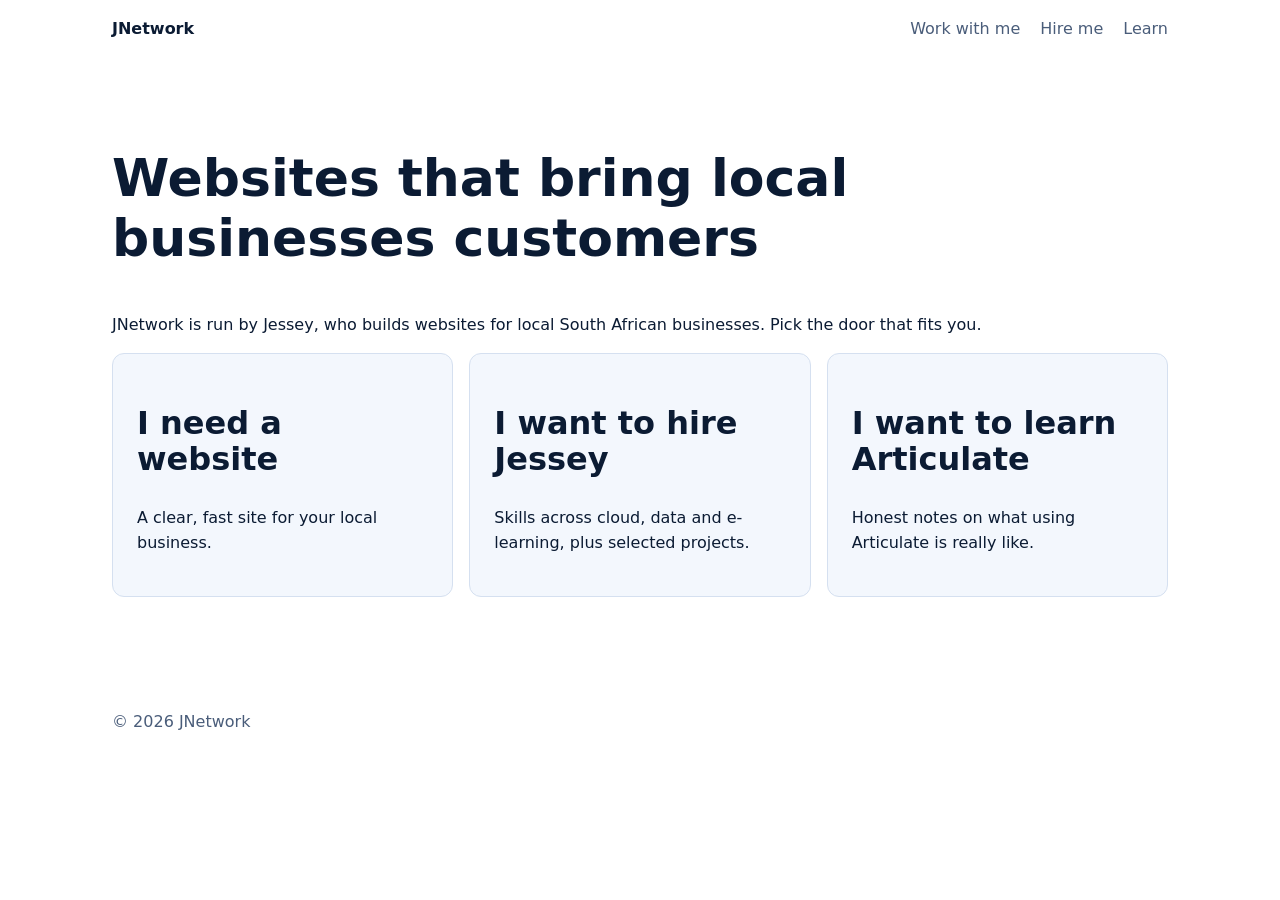
==== index.html @ b32a6261 "Move site to repo root and remove stray zip The site files were nested in jnetwork-website/, so GitH" ====
<!doctype html>
<html lang="en">
<head>
  <meta charset="utf-8">
  <meta name="viewport" content="width=device-width, initial-scale=1">
  <title>JNetwork | Hub</title>
  <meta name="description" content="JNetwork builds clear, fast websites that bring local South African businesses customers.">
  <link rel="stylesheet" href="assets/css/tokens.css">
  <link rel="stylesheet" href="assets/css/base.css">
</head>
<body data-page="home">
  <a class="skip" href="#main">Skip to content</a>
  <header id="site-header"></header>
  <main id="main" class="wrap">
    <section>
      <h1>Websites that bring local businesses customers</h1>
      <p>JNetwork is run by Jessey, who builds websites for local South African businesses. Pick the door that fits you.</p>
      <ul class="tiles">
        <li><a class="tile" href="business.html" data-track="tile-business">
          <h2>I need a website</h2><p>A clear, fast site for your local business.</p></a></li>
        <li><a class="tile" href="employer.html" data-track="tile-employer">
          <h2>I want to hire Jessey</h2><p>Skills across cloud, data and e-learning, plus selected projects.</p></a></li>
        <li><a class="tile" href="content.html" data-track="tile-content">
          <h2>I want to learn Articulate</h2><p>Honest notes on what using Articulate is really like.</p></a></li>
      </ul>
    </section>
  </main>
  <footer id="site-footer"></footer>
  <script src="assets/js/config.js"></script>
  <script src="assets/js/site.js"></script>
</body>
</html>
---- assets/css/tokens.css ----
/* DESIGN TOKENS: your territory. Change values here and every page follows.
   Blue/white starter palette per your Notion brief; one accent per audience. */
:root {
  --c-bg: #ffffff;
  --c-surface: #f3f7fd;
  --c-text: #0b1b33;
  --c-muted: #4a5d7a;
  --c-border: #d5e0f0;
  --c-primary: #1456d6;
  --c-primary-ink: #ffffff;

  /* one accent per audience */
  --c-accent-business: #0a7ea4;
  --c-accent-employer: #3a46c8;
  --c-accent-content:  #0f8a8a;

  --font-body: system-ui, -apple-system, "Segoe UI", Roboto, sans-serif;
  --font-head: var(--font-body);
  --fs-base: 1rem;
  --fs-h1: clamp(2rem, 5vw, 3.25rem);
  --fs-h2: clamp(1.4rem, 3vw, 2rem);

  --space: 1rem;
  --radius: 12px;
  --maxw: 68rem;
}
---- assets/css/base.css ----
/* Structural minimum so the site is usable before you restyle it. Safe to replace entirely.
   JS depends only on: #site-header, #audience-switch, #site-footer, #posts, [data-status]. */
*,*::before,*::after{box-sizing:border-box}
body{margin:0;background:var(--c-bg);color:var(--c-text);font:var(--fs-base)/1.6 var(--font-body)}
body[data-page=business]{--c-accent:var(--c-accent-business)}
body[data-page=employer]{--c-accent:var(--c-accent-employer)}
body[data-page=content]{--c-accent:var(--c-accent-content)}
body[data-page=home]{--c-accent:var(--c-primary)}
h1,h2,h3{font-family:var(--font-head);line-height:1.15}
h1{font-size:var(--fs-h1)}h2{font-size:var(--fs-h2)}
a{color:var(--c-accent,var(--c-primary))}
.wrap{max-width:var(--maxw);margin:0 auto;padding:0 var(--space)}
#site-header{display:flex;flex-wrap:wrap;gap:1rem;align-items:center;justify-content:space-between;
  max-width:var(--maxw);margin:0 auto;padding:1rem var(--space)}
.brand{font-weight:700;text-decoration:none;color:var(--c-text)}
.nav{display:flex;gap:1.25rem;flex-wrap:wrap}
.nav a{text-decoration:none;color:var(--c-muted)}
.nav a[aria-current=page]{color:var(--c-accent);font-weight:600}
section{padding:3rem 0}
.tiles{display:grid;gap:1rem;grid-template-columns:repeat(auto-fit,minmax(15rem,1fr));padding:0;list-style:none}
.tile{display:block;padding:1.5rem;border:1px solid var(--c-border);border-radius:var(--radius);
  background:var(--c-surface);text-decoration:none;color:inherit}
.tile:hover,.tile:focus-visible{border-color:var(--c-primary)}
.btn{display:inline-block;padding:.75rem 1.25rem;border-radius:var(--radius);border:0;cursor:pointer;
  background:var(--c-accent,var(--c-primary));color:var(--c-primary-ink);text-decoration:none;font:inherit;font-weight:600}
.btn:disabled{opacity:.6;cursor:wait}
.card-grid{display:grid;gap:1rem;grid-template-columns:repeat(auto-fit,minmax(14rem,1fr))}
.card{padding:1.25rem;border:1px solid var(--c-border);border-radius:var(--radius)}
form{display:grid;gap:.75rem;max-width:34rem}
label{display:grid;gap:.25rem;font-weight:600}
input,textarea,select{font:inherit;padding:.65rem;border:1px solid var(--c-border);border-radius:8px}
.hp{position:absolute;left:-9999px;width:1px;height:1px;overflow:hidden}
[data-status][data-state=ok]{color:#0a6b3a}
[data-status][data-state=error]{color:#b3261e}
#audience-switch{border-top:1px solid var(--c-border);padding:2rem var(--space);max-width:var(--maxw);margin:0 auto}
#audience-switch ul{padding-left:1.1rem}
#posts{list-style:none;padding:0;display:grid;gap:1rem}
.post{padding:1rem 1.25rem;border:1px solid var(--c-border);border-radius:var(--radius)}
.post h3{margin:.25rem 0}
.meta{color:var(--c-muted);font-size:.9rem;margin:.25rem 0}
#site-footer{max-width:var(--maxw);margin:0 auto;padding:2rem var(--space);color:var(--c-muted)}
.skip{position:absolute;left:-9999px}.skip:focus{left:1rem;top:1rem;background:#fff;padding:.5rem;z-index:9}
@media (prefers-reduced-motion:reduce){*{animation:none!important;transition:none!important}}

/* Make the hidden attribute win over component display rules (e.g. the CV button when the file is missing) */
[hidden]{display:none !important}
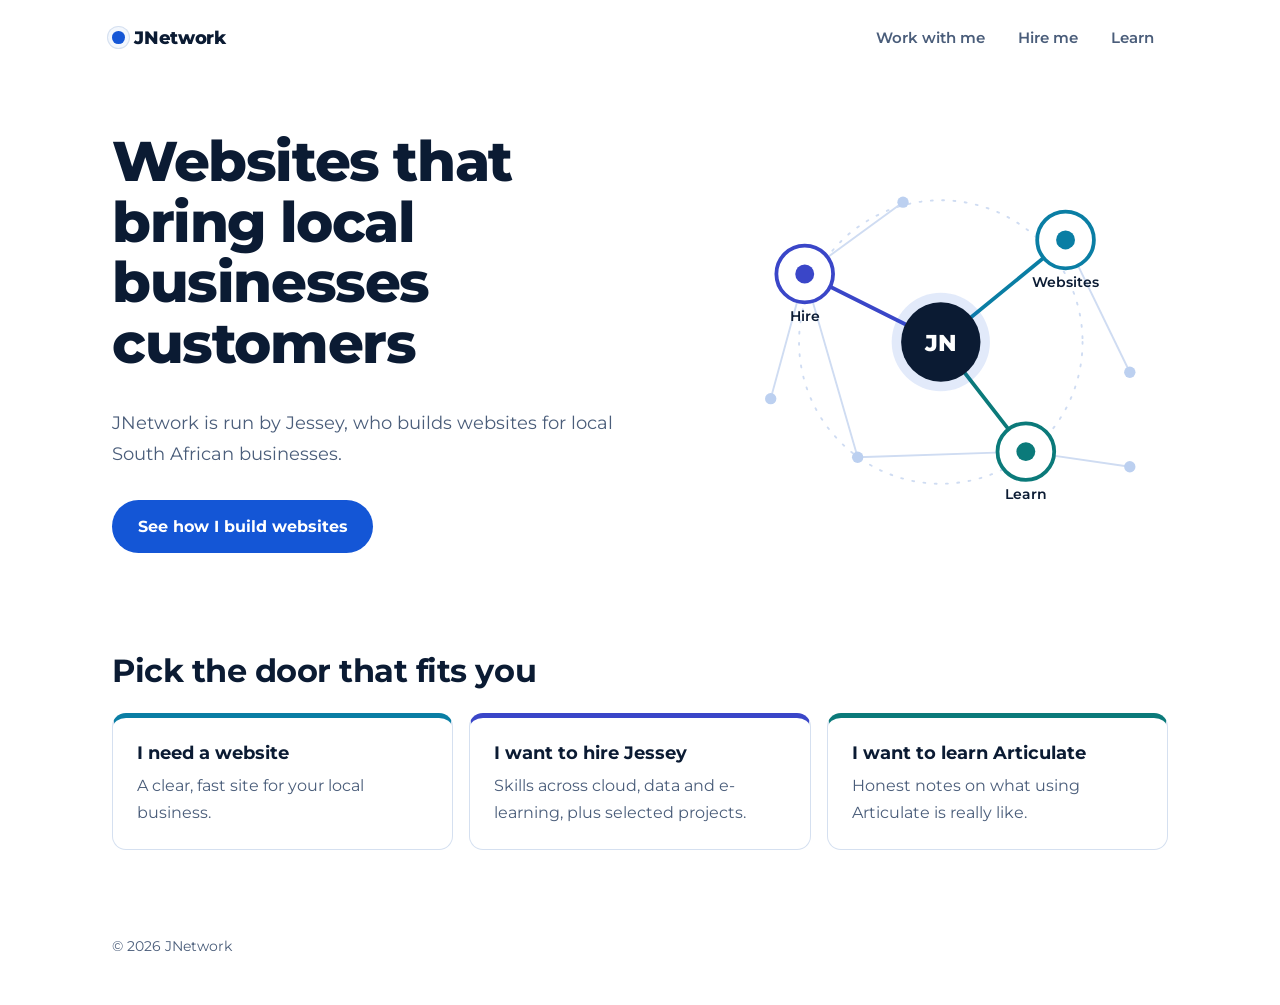
==== commit 13418566: "Design pass 1: Montserrat, network hero, audience colours Restyle the whole site on the existing blu" ====
--- a/index.html
+++ b/index.html
@@ -5,6 +5,9 @@
   <meta name="viewport" content="width=device-width, initial-scale=1">
   <title>JNetwork | Hub</title>
   <meta name="description" content="JNetwork builds clear, fast websites that bring local South African businesses customers.">
+  <link rel="preconnect" href="https://fonts.googleapis.com">
+  <link rel="preconnect" href="https://fonts.gstatic.com" crossorigin>
+  <link rel="stylesheet" href="https://fonts.googleapis.com/css2?family=Montserrat:wght@400;600;700;800&display=swap">
   <link rel="stylesheet" href="assets/css/tokens.css">
   <link rel="stylesheet" href="assets/css/base.css">
 </head>
@@ -12,16 +15,46 @@
   <a class="skip" href="#main">Skip to content</a>
   <header id="site-header"></header>
   <main id="main" class="wrap">
-    <section>
-      <h1>Websites that bring local businesses customers</h1>
-      <p>JNetwork is run by Jessey, who builds websites for local South African businesses. Pick the door that fits you.</p>
+    <section id="hero" class="home-hero">
+      <div class="hero-copy">
+        <h1>Websites that bring local businesses customers</h1>
+        <p>JNetwork is run by Jessey, who builds websites for local South African businesses.</p>
+        <a class="btn" href="business.html" data-track="cta-home-hero">See how I build websites</a>
+      </div>
+      <svg class="hero-art" viewBox="0 0 480 400" aria-hidden="true" focusable="false">
+        <g class="faint" fill="none" stroke="#cfdcf2" stroke-width="2" stroke-linecap="round">
+          <circle cx="240" cy="200" r="150" stroke-dasharray="2 10"/>
+          <path d="M96 128 L60 260"/><path d="M96 128 L200 52"/><path d="M372 92 L440 232"/>
+          <path d="M330 316 L440 332"/><path d="M330 316 L152 322"/><path d="M96 128 L152 322"/>
+        </g>
+        <g fill="#bcd0f0"><circle cx="60" cy="260" r="6"/><circle cx="200" cy="52" r="6"/><circle cx="440" cy="232" r="6"/>
+          <circle cx="440" cy="332" r="6"/><circle cx="152" cy="322" r="6"/></g>
+        <g class="links" fill="none" stroke-width="4" stroke-linecap="round">
+          <path pathLength="1" d="M240 200 L372 92" stroke="#0a7ea4"/>
+          <path pathLength="1" d="M240 200 L96 128" stroke="#3a46c8"/>
+          <path pathLength="1" d="M240 200 L330 316" stroke="#0b7a7a"/>
+        </g>
+        <g stroke-width="4" fill="#ffffff">
+          <circle cx="372" cy="92" r="30" stroke="#0a7ea4"/><circle cx="96" cy="128" r="30" stroke="#3a46c8"/><circle cx="330" cy="316" r="30" stroke="#0b7a7a"/>
+        </g>
+        <g><circle cx="372" cy="92" r="10" fill="#0a7ea4"/><circle cx="96" cy="128" r="10" fill="#3a46c8"/><circle cx="330" cy="316" r="10" fill="#0b7a7a"/></g>
+        <circle cx="240" cy="200" r="52" fill="#1456d6" opacity=".12"/>
+        <circle cx="240" cy="200" r="42" fill="#0b1b33"/>
+        <text x="240" y="209" text-anchor="middle" font-size="24" font-weight="800" fill="#ffffff" font-family="Montserrat,system-ui,sans-serif">JN</text>
+        <g font-family="Montserrat,system-ui,sans-serif" font-size="15" font-weight="600" fill="#0b1b33" text-anchor="middle">
+          <text x="372" y="142">Websites</text><text x="96" y="178">Hire</text><text x="330" y="366">Learn</text>
+        </g>
+      </svg>
+    </section>
+    <section id="doors">
+      <h2>Pick the door that fits you</h2>
       <ul class="tiles">
-        <li><a class="tile" href="business.html" data-track="tile-business">
-          <h2>I need a website</h2><p>A clear, fast site for your local business.</p></a></li>
-        <li><a class="tile" href="employer.html" data-track="tile-employer">
-          <h2>I want to hire Jessey</h2><p>Skills across cloud, data and e-learning, plus selected projects.</p></a></li>
-        <li><a class="tile" href="content.html" data-track="tile-content">
-          <h2>I want to learn Articulate</h2><p>Honest notes on what using Articulate is really like.</p></a></li>
+        <li><a class="tile tile-business" href="business.html" data-track="tile-business">
+          <h3>I need a website</h3><p>A clear, fast site for your local business.</p></a></li>
+        <li><a class="tile tile-employer" href="employer.html" data-track="tile-employer">
+          <h3>I want to hire Jessey</h3><p>Skills across cloud, data and e-learning, plus selected projects.</p></a></li>
+        <li><a class="tile tile-content" href="content.html" data-track="tile-content">
+          <h3>I want to learn Articulate</h3><p>Honest notes on what using Articulate is really like.</p></a></li>
       </ul>
     </section>
   </main>
--- a/assets/css/tokens.css
+++ b/assets/css/tokens.css
@@ -8,19 +8,20 @@
   --c-border: #d5e0f0;
   --c-primary: #1456d6;
   --c-primary-ink: #ffffff;
+  --c-ink-deep: #0b1b33;
 
   /* one accent per audience */
   --c-accent-business: #0a7ea4;
   --c-accent-employer: #3a46c8;
-  --c-accent-content:  #0f8a8a;
+  --c-accent-content:  #0b7a7a;
 
-  --font-body: system-ui, -apple-system, "Segoe UI", Roboto, sans-serif;
+  --font-body: "Montserrat", "Segoe UI", system-ui, -apple-system, Roboto, sans-serif;
   --font-head: var(--font-body);
   --fs-base: 1rem;
-  --fs-h1: clamp(2rem, 5vw, 3.25rem);
+  --fs-h1: clamp(2.1rem, 5.2vw, 3.5rem);
   --fs-h2: clamp(1.4rem, 3vw, 2rem);
 
   --space: 1rem;
-  --radius: 12px;
+  --radius: 14px;
   --maxw: 68rem;
 }
--- a/assets/css/base.css
+++ b/assets/css/base.css
@@ -1,44 +1,111 @@
-/* Structural minimum so the site is usable before you restyle it. Safe to replace entirely.
-   JS depends only on: #site-header, #audience-switch, #site-footer, #posts, [data-status]. */
+/* JNetwork base styles. Colours, fonts and sizes come from tokens.css; change those first.
+   JS depends only on: #site-header, #audience-switch, #site-footer, #posts, [data-status], [hidden].
+   Colour means audience: blue = hub, teal-blue = business, indigo = employer, green-teal = content. */
 *,*::before,*::after{box-sizing:border-box}
-body{margin:0;background:var(--c-bg);color:var(--c-text);font:var(--fs-base)/1.6 var(--font-body)}
+html{-webkit-text-size-adjust:100%}
+body{margin:0;background:var(--c-bg);color:var(--c-text);font:400 var(--fs-base)/1.7 var(--font-body);
+  -webkit-font-smoothing:antialiased}
 body[data-page=business]{--c-accent:var(--c-accent-business)}
 body[data-page=employer]{--c-accent:var(--c-accent-employer)}
 body[data-page=content]{--c-accent:var(--c-accent-content)}
 body[data-page=home]{--c-accent:var(--c-primary)}
-h1,h2,h3{font-family:var(--font-head);line-height:1.15}
-h1{font-size:var(--fs-h1)}h2{font-size:var(--fs-h2)}
-a{color:var(--c-accent,var(--c-primary))}
+
+h1,h2,h3{font-family:var(--font-head);color:var(--c-ink-deep);margin:0 0 .6em}
+h1{font-size:var(--fs-h1);font-weight:800;line-height:1.08;letter-spacing:-.025em}
+h2{font-size:var(--fs-h2);font-weight:700;line-height:1.15;letter-spacing:-.015em}
+h3{font-size:1.1rem;font-weight:700;line-height:1.3;margin-bottom:.4em}
+p{margin:0 0 1em;max-width:65ch}
+a{color:var(--c-accent,var(--c-primary));text-underline-offset:.2em}
+:focus-visible{outline:3px solid var(--c-accent,var(--c-primary));outline-offset:3px;border-radius:4px}
 .wrap{max-width:var(--maxw);margin:0 auto;padding:0 var(--space)}
-#site-header{display:flex;flex-wrap:wrap;gap:1rem;align-items:center;justify-content:space-between;
-  max-width:var(--maxw);margin:0 auto;padding:1rem var(--space)}
-.brand{font-weight:700;text-decoration:none;color:var(--c-text)}
-.nav{display:flex;gap:1.25rem;flex-wrap:wrap}
-.nav a{text-decoration:none;color:var(--c-muted)}
-.nav a[aria-current=page]{color:var(--c-accent);font-weight:600}
-section{padding:3rem 0}
-.tiles{display:grid;gap:1rem;grid-template-columns:repeat(auto-fit,minmax(15rem,1fr));padding:0;list-style:none}
-.tile{display:block;padding:1.5rem;border:1px solid var(--c-border);border-radius:var(--radius);
-  background:var(--c-surface);text-decoration:none;color:inherit}
-.tile:hover,.tile:focus-visible{border-color:var(--c-primary)}
-.btn{display:inline-block;padding:.75rem 1.25rem;border-radius:var(--radius);border:0;cursor:pointer;
-  background:var(--c-accent,var(--c-primary));color:var(--c-primary-ink);text-decoration:none;font:inherit;font-weight:600}
+
+/* ---------- header ---------- */
+#site-header{display:flex;flex-wrap:wrap;gap:.75rem 1.5rem;align-items:center;justify-content:space-between;
+  max-width:var(--maxw);margin:0 auto;padding:1.1rem var(--space)}
+.brand{display:inline-flex;align-items:center;gap:.6rem;font-weight:800;font-size:1.15rem;letter-spacing:-.02em;
+  text-decoration:none;color:var(--c-ink-deep)}
+.brand::before{content:"";width:.8rem;height:.8rem;border-radius:50%;background:var(--c-primary);
+  box-shadow:0 0 0 4px var(--c-surface),0 0 0 5px var(--c-border)}
+.nav{display:flex;gap:.25rem;flex-wrap:wrap}
+.nav a{padding:.45rem .9rem;border-radius:999px;text-decoration:none;color:var(--c-muted);font-weight:600;font-size:.95rem}
+.nav a:hover{background:var(--c-surface);color:var(--c-ink-deep)}
+.nav a[aria-current=page]{background:var(--c-accent);color:#fff}
+
+/* ---------- sections ---------- */
+.wrap>section{padding:3.25rem 0}
+#hero{padding:3.5rem 0 3rem}
+#hero::before{content:"";display:block;width:3.5rem;height:.4rem;border-radius:999px;background:var(--c-accent);margin-bottom:1.5rem}
+#hero p{font-size:1.15rem;color:var(--c-muted)}
+#hero .btn{margin-top:.75rem}
+
+/* ---------- homepage hero ---------- */
+.home-hero{display:grid;gap:2rem;align-items:center}
+#hero.home-hero::before{display:none}
+.hero-art{width:100%;max-width:30rem;height:auto;justify-self:center}
+@media (min-width:52rem){
+  .home-hero{grid-template-columns:1.1fr .9fr;gap:3rem;padding-top:4rem}
+}
+@media (prefers-reduced-motion:no-preference){
+  .hero-art .links path{stroke-dasharray:1;animation:draw 1.1s cubic-bezier(.22,.8,.3,1) .25s both}
+  .hero-art .links path:nth-child(2){animation-delay:.5s}
+  .hero-art .links path:nth-child(3){animation-delay:.75s}
+}
+@keyframes draw{from{stroke-dashoffset:1}to{stroke-dashoffset:0}}
+
+/* ---------- doors (homepage tiles) ---------- */
+.tiles{display:grid;gap:1rem;grid-template-columns:repeat(auto-fit,minmax(15rem,1fr));padding:0;margin:1.5rem 0 0;list-style:none}
+.tile{display:block;height:100%;padding:1.5rem 1.5rem 1.4rem;border:1px solid var(--c-border);
+  border-top:5px solid var(--tile-accent,var(--c-primary));border-radius:var(--radius);
+  background:var(--c-bg);text-decoration:none;color:inherit;transition:border-color .15s,background .15s}
+.tile h3{color:var(--c-ink-deep)}
+.tile p{margin:0;color:var(--c-muted)}
+.tile:hover{background:var(--c-surface);border-color:var(--tile-accent,var(--c-primary))}
+.tile-business{--tile-accent:var(--c-accent-business)}
+.tile-employer{--tile-accent:var(--c-accent-employer)}
+.tile-content{--tile-accent:var(--c-accent-content)}
+
+/* ---------- buttons ---------- */
+.btn{display:inline-block;padding:.8rem 1.6rem;border-radius:999px;border:0;cursor:pointer;
+  background:var(--c-accent,var(--c-primary));color:var(--c-primary-ink);text-decoration:none;font:inherit;font-weight:700;
+  transition:filter .15s}
+.btn:hover{filter:brightness(.88)}
 .btn:disabled{opacity:.6;cursor:wait}
-.card-grid{display:grid;gap:1rem;grid-template-columns:repeat(auto-fit,minmax(14rem,1fr))}
-.card{padding:1.25rem;border:1px solid var(--c-border);border-radius:var(--radius)}
-form{display:grid;gap:.75rem;max-width:34rem}
-label{display:grid;gap:.25rem;font-weight:600}
-input,textarea,select{font:inherit;padding:.65rem;border:1px solid var(--c-border);border-radius:8px}
+
+/* ---------- cards ---------- */
+.card-grid{display:grid;gap:1rem;grid-template-columns:repeat(auto-fit,minmax(15rem,1fr))}
+.card{padding:1.4rem;border-radius:var(--radius);background:var(--c-surface)}
+.card p{margin:0;color:var(--c-muted)}
+
+/* ---------- process steps (a real sequence, so numbered) ---------- */
+#process ol{list-style:none;counter-reset:step;padding:0;margin:1.25rem 0 0;display:grid;gap:1.1rem;max-width:44rem}
+#process li{counter-increment:step;position:relative;padding-left:3.4rem;min-height:2.4rem}
+#process li::before{content:counter(step);position:absolute;left:0;top:-.1rem;width:2.4rem;height:2.4rem;border-radius:50%;
+  background:var(--c-accent);color:#fff;font-weight:800;display:grid;place-items:center}
+#process li strong{color:var(--c-ink-deep)}
+
+/* ---------- forms ---------- */
+form{display:grid;gap:.9rem;max-width:34rem}
+label{display:grid;gap:.3rem;font-weight:600;font-size:.95rem}
+input,textarea,select{font:inherit;font-weight:400;padding:.75rem .9rem;border:1.5px solid var(--c-border);border-radius:10px;
+  background:var(--c-bg);color:var(--c-text);width:100%}
+input:focus-visible,textarea:focus-visible{outline:3px solid var(--c-accent,var(--c-primary));outline-offset:1px;border-color:transparent}
+form .btn{justify-self:start}
 .hp{position:absolute;left:-9999px;width:1px;height:1px;overflow:hidden}
+[data-status]{margin:0;font-size:.95rem;min-height:1.5em}
 [data-status][data-state=ok]{color:#0a6b3a}
 [data-status][data-state=error]{color:#b3261e}
+
+/* ---------- audience switch, posts, footer ---------- */
 #audience-switch{border-top:1px solid var(--c-border);padding:2rem var(--space);max-width:var(--maxw);margin:0 auto}
+#audience-switch .switch-lead{font-weight:700;color:var(--c-ink-deep)}
 #audience-switch ul{padding-left:1.1rem}
 #posts{list-style:none;padding:0;display:grid;gap:1rem}
-.post{padding:1rem 1.25rem;border:1px solid var(--c-border);border-radius:var(--radius)}
+.post{padding:1.1rem 1.3rem;border-radius:var(--radius);background:var(--c-surface)}
 .post h3{margin:.25rem 0}
+.post a{text-decoration:none}
+.post a:hover h3{text-decoration:underline}
 .meta{color:var(--c-muted);font-size:.9rem;margin:.25rem 0}
-#site-footer{max-width:var(--maxw);margin:0 auto;padding:2rem var(--space);color:var(--c-muted)}
+#site-footer{max-width:var(--maxw);margin:0 auto;padding:2rem var(--space);color:var(--c-muted);font-size:.9rem}
 .skip{position:absolute;left:-9999px}.skip:focus{left:1rem;top:1rem;background:#fff;padding:.5rem;z-index:9}
 @media (prefers-reduced-motion:reduce){*{animation:none!important;transition:none!important}}
 
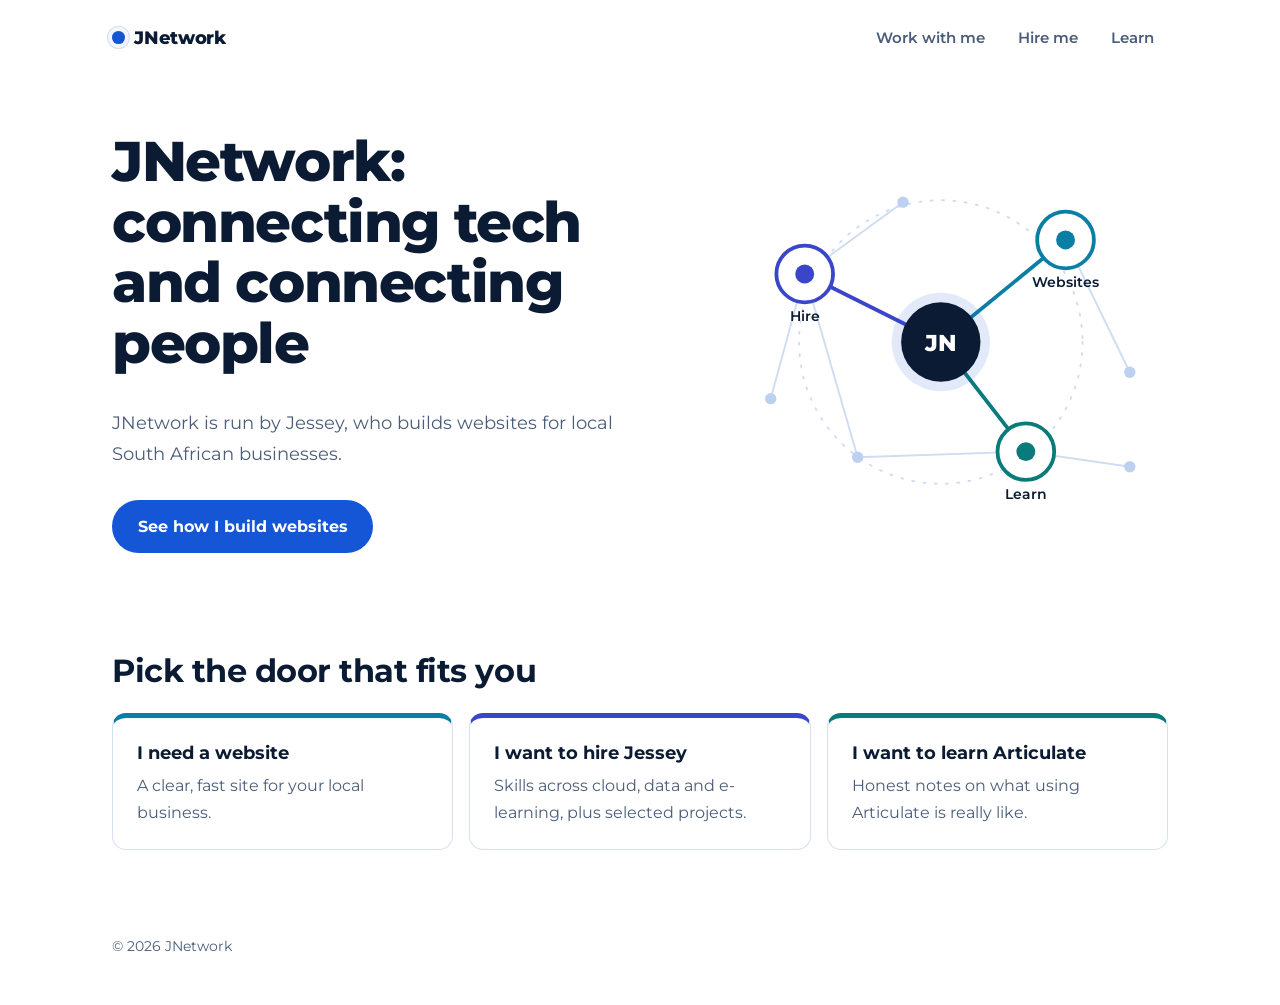
==== commit 72766fbc: "Homepage headline: connecting tech and connecting people Co-Authored-By: Claude Sonnet 5.5 <noreply@" ====
--- a/index.html
+++ b/index.html
@@ -4,7 +4,7 @@
   <meta charset="utf-8">
   <meta name="viewport" content="width=device-width, initial-scale=1">
   <title>JNetwork | Hub</title>
-  <meta name="description" content="JNetwork builds clear, fast websites that bring local South African businesses customers.">
+  <meta name="description" content="JNetwork: connecting tech and connecting people. Websites for local South African businesses, plus cloud, data and e-learning work.">
   <link rel="preconnect" href="https://fonts.googleapis.com">
   <link rel="preconnect" href="https://fonts.gstatic.com" crossorigin>
   <link rel="stylesheet" href="https://fonts.googleapis.com/css2?family=Montserrat:wght@400;600;700;800&display=swap">
@@ -17,7 +17,7 @@
   <main id="main" class="wrap">
     <section id="hero" class="home-hero">
       <div class="hero-copy">
-        <h1>Websites that bring local businesses customers</h1>
+        <h1>JNetwork: connecting tech and connecting people</h1>
         <p>JNetwork is run by Jessey, who builds websites for local South African businesses.</p>
         <a class="btn" href="business.html" data-track="cta-home-hero">See how I build websites</a>
       </div>
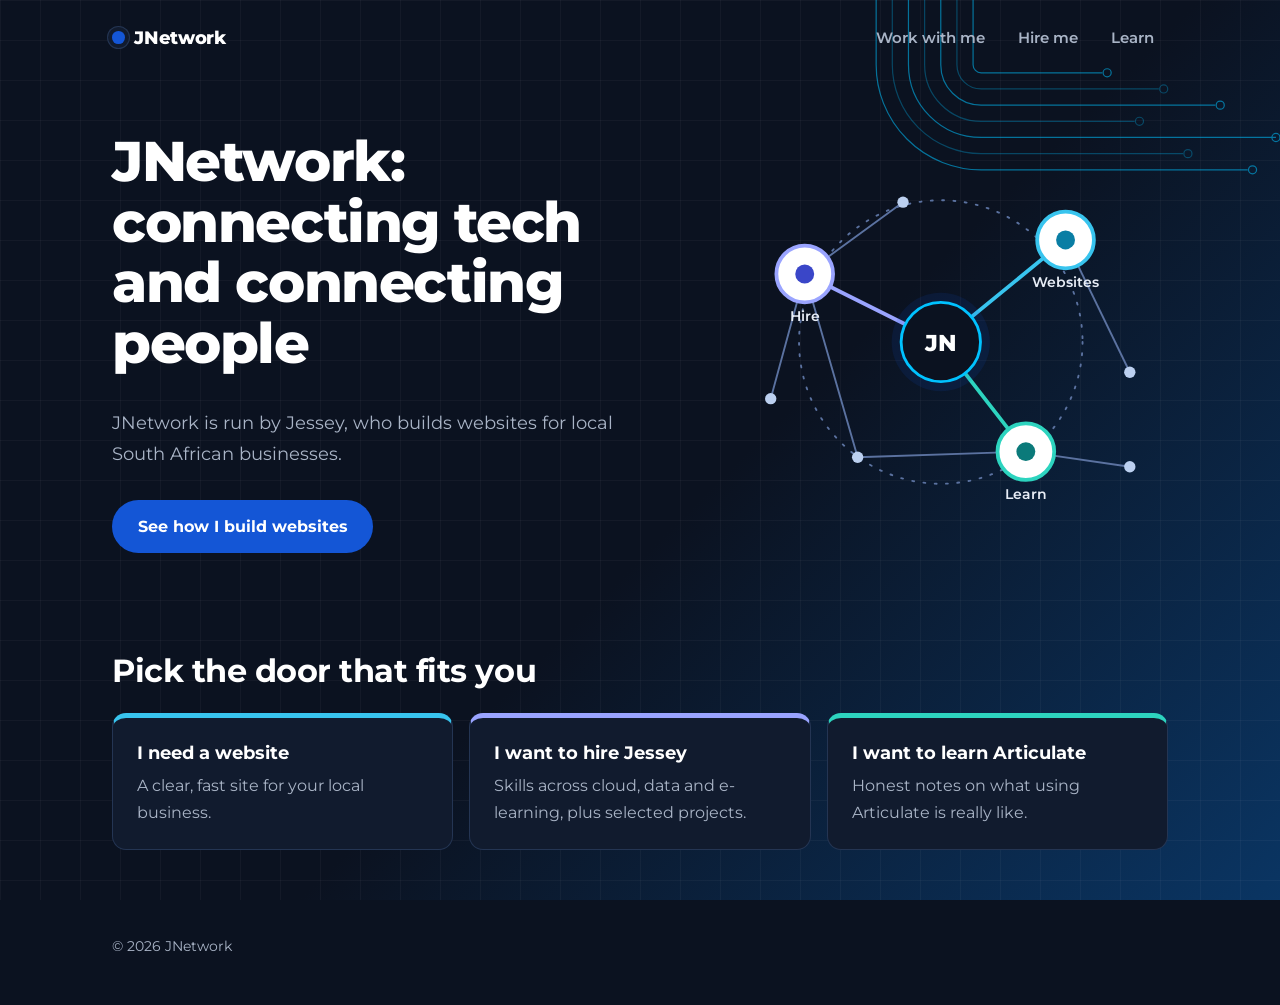
==== commit e19cdf1e: "Apply JNetworks midnight background to all pages Dark token palette, faint grid, midnight-to-blue gr" ====
--- a/index.html
+++ b/index.html
@@ -22,7 +22,7 @@
         <a class="btn" href="business.html" data-track="cta-home-hero">See how I build websites</a>
       </div>
       <svg class="hero-art" viewBox="0 0 480 400" aria-hidden="true" focusable="false">
-        <g class="faint" fill="none" stroke="#cfdcf2" stroke-width="2" stroke-linecap="round">
+        <g class="faint" fill="none" stroke="#5b72a0" stroke-width="2" stroke-linecap="round">
           <circle cx="240" cy="200" r="150" stroke-dasharray="2 10"/>
           <path d="M96 128 L60 260"/><path d="M96 128 L200 52"/><path d="M372 92 L440 232"/>
           <path d="M330 316 L440 332"/><path d="M330 316 L152 322"/><path d="M96 128 L152 322"/>
@@ -30,18 +30,18 @@
         <g fill="#bcd0f0"><circle cx="60" cy="260" r="6"/><circle cx="200" cy="52" r="6"/><circle cx="440" cy="232" r="6"/>
           <circle cx="440" cy="332" r="6"/><circle cx="152" cy="322" r="6"/></g>
         <g class="links" fill="none" stroke-width="4" stroke-linecap="round">
-          <path pathLength="1" d="M240 200 L372 92" stroke="#0a7ea4"/>
-          <path pathLength="1" d="M240 200 L96 128" stroke="#3a46c8"/>
-          <path pathLength="1" d="M240 200 L330 316" stroke="#0b7a7a"/>
+          <path pathLength="1" d="M240 200 L372 92" stroke="#38c4ee"/>
+          <path pathLength="1" d="M240 200 L96 128" stroke="#9aa4ff"/>
+          <path pathLength="1" d="M240 200 L330 316" stroke="#2dd4bf"/>
         </g>
         <g stroke-width="4" fill="#ffffff">
-          <circle cx="372" cy="92" r="30" stroke="#0a7ea4"/><circle cx="96" cy="128" r="30" stroke="#3a46c8"/><circle cx="330" cy="316" r="30" stroke="#0b7a7a"/>
+          <circle cx="372" cy="92" r="30" stroke="#38c4ee"/><circle cx="96" cy="128" r="30" stroke="#9aa4ff"/><circle cx="330" cy="316" r="30" stroke="#2dd4bf"/>
         </g>
         <g><circle cx="372" cy="92" r="10" fill="#0a7ea4"/><circle cx="96" cy="128" r="10" fill="#3a46c8"/><circle cx="330" cy="316" r="10" fill="#0b7a7a"/></g>
         <circle cx="240" cy="200" r="52" fill="#1456d6" opacity=".12"/>
-        <circle cx="240" cy="200" r="42" fill="#0b1b33"/>
+        <circle cx="240" cy="200" r="42" fill="#0b1220" stroke="#00c2ff" stroke-width="3"/>
         <text x="240" y="209" text-anchor="middle" font-size="24" font-weight="800" fill="#ffffff" font-family="Montserrat,system-ui,sans-serif">JN</text>
-        <g font-family="Montserrat,system-ui,sans-serif" font-size="15" font-weight="600" fill="#0b1b33" text-anchor="middle">
+        <g font-family="Montserrat,system-ui,sans-serif" font-size="15" font-weight="600" fill="#e8edf6" text-anchor="middle">
           <text x="372" y="142">Websites</text><text x="96" y="178">Hire</text><text x="330" y="366">Learn</text>
         </g>
       </svg>
--- a/assets/css/tokens.css
+++ b/assets/css/tokens.css
@@ -1,19 +1,35 @@
 /* DESIGN TOKENS: your territory. Change values here and every page follows.
-   Blue/white starter palette per your Notion brief; one accent per audience. */
+   Midnight/blue palette from the JNetworks identity; one accent per audience. */
 :root {
-  --c-bg: #ffffff;
-  --c-surface: #f3f7fd;
-  --c-text: #0b1b33;
-  --c-muted: #4a5d7a;
-  --c-border: #d5e0f0;
+  --c-bg: #0b1220;
+  --c-surface: #111b2e;
+  --c-surface-hover: #172640;
+  --c-text: #e8edf6;
+  --c-muted: #a9b4c6;
+  --c-border: #243553;
   --c-primary: #1456d6;
   --c-primary-ink: #ffffff;
-  --c-ink-deep: #0b1b33;
+  --c-ink-deep: #ffffff;
 
-  /* one accent per audience */
+  /* one accent per audience (solid fills: buttons, active nav) */
   --c-accent-business: #0a7ea4;
   --c-accent-employer: #3a46c8;
   --c-accent-content:  #0b7a7a;
+
+  /* lighter tints of each accent for text, links and lines on the dark background */
+  --c-link-home:     #00c2ff;
+  --c-link-business: #38c4ee;
+  --c-link-employer: #9aa4ff;
+  --c-link-content:  #2dd4bf;
+
+  /* background gradient end colour per page (start is always midnight) */
+  --c-grad-home:     #0a3563;
+  --c-grad-business: #08475f;
+  --c-grad-employer: #1c2a6b;
+  --c-grad-content:  #0a4a4f;
+
+  --c-ok: #4ade80;
+  --c-error: #ff8a80;
 
   --font-body: "Montserrat", "Segoe UI", system-ui, -apple-system, Roboto, sans-serif;
   --font-head: var(--font-body);
@@ -24,4 +40,6 @@
   --space: 1rem;
   --radius: 14px;
   --maxw: 68rem;
+
+  color-scheme: dark;
 }
--- a/assets/css/base.css
+++ b/assets/css/base.css
@@ -5,18 +5,33 @@
 html{-webkit-text-size-adjust:100%}
 body{margin:0;background:var(--c-bg);color:var(--c-text);font:400 var(--fs-base)/1.7 var(--font-body);
   -webkit-font-smoothing:antialiased}
-body[data-page=business]{--c-accent:var(--c-accent-business)}
-body[data-page=employer]{--c-accent:var(--c-accent-employer)}
-body[data-page=content]{--c-accent:var(--c-accent-content)}
-body[data-page=home]{--c-accent:var(--c-primary)}
+body[data-page=business]{--c-accent:var(--c-accent-business);--c-link:var(--c-link-business);--c-grad:var(--c-grad-business)}
+body[data-page=employer]{--c-accent:var(--c-accent-employer);--c-link:var(--c-link-employer);--c-grad:var(--c-grad-employer)}
+body[data-page=content]{--c-accent:var(--c-accent-content);--c-link:var(--c-link-content);--c-grad:var(--c-grad-content)}
+body[data-page=home]{--c-accent:var(--c-primary);--c-link:var(--c-link-home);--c-grad:var(--c-grad-home)}
+
+/* ---------- background: faint grid + midnight gradient, routed lines top right ---------- */
+body{position:relative;background-color:var(--c-bg)}
+body::before{content:"";position:fixed;inset:0;z-index:-1;pointer-events:none;
+  background:
+    linear-gradient(rgba(255,255,255,.035) 1px,transparent 1px) 0 0/40px 40px,
+    linear-gradient(90deg,rgba(255,255,255,.035) 1px,transparent 1px) 0 0/40px 40px,
+    linear-gradient(135deg,var(--c-bg) 0%,var(--c-bg) 55%,var(--c-grad,var(--c-grad-home)) 100%)}
+body::after{content:"";position:absolute;top:0;right:0;z-index:-1;pointer-events:none;
+  width:min(40vw,420px);aspect-ratio:520/230;
+  background-color:var(--c-link,var(--c-link-home));opacity:.55;
+  -webkit-mask:url("data:image/svg+xml,%3Csvg%20xmlns='http://www.w3.org/2000/svg'%20viewBox='0%200%20520%20230'%3E%3Cg%20fill='none'%20stroke='white'%20stroke-width='1.5'%3E%3Cpath%20stroke-opacity='1'%20d='M20%200V80A130%20130%200%200%200%20150%20210H480'/%3E%3Ccircle%20stroke-opacity='1'%20cx='486'%20cy='210'%20r='5'/%3E%3Cpath%20stroke-opacity='0.55'%20d='M40%200V80A110%20110%200%200%200%20150%20190H400'/%3E%3Ccircle%20stroke-opacity='0.55'%20cx='406'%20cy='190'%20r='5'/%3E%3Cpath%20stroke-opacity='1'%20d='M60%200V80A90%2090%200%200%200%20150%20170H515'/%3E%3Ccircle%20stroke-opacity='1'%20cx='515'%20cy='170'%20r='5'/%3E%3Cpath%20stroke-opacity='0.55'%20d='M80%200V80A70%2070%200%200%200%20150%20150H340'/%3E%3Ccircle%20stroke-opacity='0.55'%20cx='346'%20cy='150'%20r='5'/%3E%3Cpath%20stroke-opacity='1'%20d='M100%200V80A50%2050%200%200%200%20150%20130H440'/%3E%3Ccircle%20stroke-opacity='1'%20cx='446'%20cy='130'%20r='5'/%3E%3Cpath%20stroke-opacity='0.55'%20d='M120%200V80A30%2030%200%200%200%20150%20110H370'/%3E%3Ccircle%20stroke-opacity='0.55'%20cx='376'%20cy='110'%20r='5'/%3E%3Cpath%20stroke-opacity='1'%20d='M140%200V80A10%2010%200%200%200%20150%2090H300'/%3E%3Ccircle%20stroke-opacity='1'%20cx='306'%20cy='90'%20r='5'/%3E%3C/g%3E%3C/svg%3E") no-repeat right top/100% 100%;
+  mask:url("data:image/svg+xml,%3Csvg%20xmlns='http://www.w3.org/2000/svg'%20viewBox='0%200%20520%20230'%3E%3Cg%20fill='none'%20stroke='white'%20stroke-width='1.5'%3E%3Cpath%20stroke-opacity='1'%20d='M20%200V80A130%20130%200%200%200%20150%20210H480'/%3E%3Ccircle%20stroke-opacity='1'%20cx='486'%20cy='210'%20r='5'/%3E%3Cpath%20stroke-opacity='0.55'%20d='M40%200V80A110%20110%200%200%200%20150%20190H400'/%3E%3Ccircle%20stroke-opacity='0.55'%20cx='406'%20cy='190'%20r='5'/%3E%3Cpath%20stroke-opacity='1'%20d='M60%200V80A90%2090%200%200%200%20150%20170H515'/%3E%3Ccircle%20stroke-opacity='1'%20cx='515'%20cy='170'%20r='5'/%3E%3Cpath%20stroke-opacity='0.55'%20d='M80%200V80A70%2070%200%200%200%20150%20150H340'/%3E%3Ccircle%20stroke-opacity='0.55'%20cx='346'%20cy='150'%20r='5'/%3E%3Cpath%20stroke-opacity='1'%20d='M100%200V80A50%2050%200%200%200%20150%20130H440'/%3E%3Ccircle%20stroke-opacity='1'%20cx='446'%20cy='130'%20r='5'/%3E%3Cpath%20stroke-opacity='0.55'%20d='M120%200V80A30%2030%200%200%200%20150%20110H370'/%3E%3Ccircle%20stroke-opacity='0.55'%20cx='376'%20cy='110'%20r='5'/%3E%3Cpath%20stroke-opacity='1'%20d='M140%200V80A10%2010%200%200%200%20150%2090H300'/%3E%3Ccircle%20stroke-opacity='1'%20cx='306'%20cy='90'%20r='5'/%3E%3C/g%3E%3C/svg%3E") no-repeat right top/100% 100%}
+@media (max-width:52rem){body::after{width:70vw;opacity:.35}}
+
 
 h1,h2,h3{font-family:var(--font-head);color:var(--c-ink-deep);margin:0 0 .6em}
 h1{font-size:var(--fs-h1);font-weight:800;line-height:1.08;letter-spacing:-.025em}
 h2{font-size:var(--fs-h2);font-weight:700;line-height:1.15;letter-spacing:-.015em}
 h3{font-size:1.1rem;font-weight:700;line-height:1.3;margin-bottom:.4em}
 p{margin:0 0 1em;max-width:65ch}
-a{color:var(--c-accent,var(--c-primary));text-underline-offset:.2em}
-:focus-visible{outline:3px solid var(--c-accent,var(--c-primary));outline-offset:3px;border-radius:4px}
+a{color:var(--c-link,var(--c-link-home));text-underline-offset:.2em}
+:focus-visible{outline:3px solid var(--c-link,var(--c-link-home));outline-offset:3px;border-radius:4px}
 .wrap{max-width:var(--maxw);margin:0 auto;padding:0 var(--space)}
 
 /* ---------- header ---------- */
@@ -34,7 +49,7 @@
 /* ---------- sections ---------- */
 .wrap>section{padding:3.25rem 0}
 #hero{padding:3.5rem 0 3rem}
-#hero::before{content:"";display:block;width:3.5rem;height:.4rem;border-radius:999px;background:var(--c-accent);margin-bottom:1.5rem}
+#hero::before{content:"";display:block;width:3.5rem;height:.4rem;border-radius:999px;background:var(--c-link,var(--c-link-home));margin-bottom:1.5rem}
 #hero p{font-size:1.15rem;color:var(--c-muted)}
 #hero .btn{margin-top:.75rem}
 
@@ -55,20 +70,20 @@
 /* ---------- doors (homepage tiles) ---------- */
 .tiles{display:grid;gap:1rem;grid-template-columns:repeat(auto-fit,minmax(15rem,1fr));padding:0;margin:1.5rem 0 0;list-style:none}
 .tile{display:block;height:100%;padding:1.5rem 1.5rem 1.4rem;border:1px solid var(--c-border);
-  border-top:5px solid var(--tile-accent,var(--c-primary));border-radius:var(--radius);
-  background:var(--c-bg);text-decoration:none;color:inherit;transition:border-color .15s,background .15s}
+  border-top:5px solid var(--tile-accent,var(--c-link-home));border-radius:var(--radius);
+  background:var(--c-surface);text-decoration:none;color:inherit;transition:border-color .15s,background .15s}
 .tile h3{color:var(--c-ink-deep)}
 .tile p{margin:0;color:var(--c-muted)}
-.tile:hover{background:var(--c-surface);border-color:var(--tile-accent,var(--c-primary))}
-.tile-business{--tile-accent:var(--c-accent-business)}
-.tile-employer{--tile-accent:var(--c-accent-employer)}
-.tile-content{--tile-accent:var(--c-accent-content)}
+.tile:hover{background:var(--c-surface-hover);border-color:var(--tile-accent,var(--c-link-home))}
+.tile-business{--tile-accent:var(--c-link-business)}
+.tile-employer{--tile-accent:var(--c-link-employer)}
+.tile-content{--tile-accent:var(--c-link-content)}
 
 /* ---------- buttons ---------- */
 .btn{display:inline-block;padding:.8rem 1.6rem;border-radius:999px;border:0;cursor:pointer;
   background:var(--c-accent,var(--c-primary));color:var(--c-primary-ink);text-decoration:none;font:inherit;font-weight:700;
   transition:filter .15s}
-.btn:hover{filter:brightness(.88)}
+.btn:hover{filter:brightness(1.15)}
 .btn:disabled{opacity:.6;cursor:wait}
 
 /* ---------- cards ---------- */
@@ -86,14 +101,14 @@
 /* ---------- forms ---------- */
 form{display:grid;gap:.9rem;max-width:34rem}
 label{display:grid;gap:.3rem;font-weight:600;font-size:.95rem}
-input,textarea,select{font:inherit;font-weight:400;padding:.75rem .9rem;border:1.5px solid var(--c-border);border-radius:10px;
+input,textarea,select{font:inherit;font-weight:400;padding:.75rem .9rem;border:1.5px solid #5b72a0;border-radius:10px;
   background:var(--c-bg);color:var(--c-text);width:100%}
-input:focus-visible,textarea:focus-visible{outline:3px solid var(--c-accent,var(--c-primary));outline-offset:1px;border-color:transparent}
+input:focus-visible,textarea:focus-visible{outline:3px solid var(--c-link,var(--c-link-home));outline-offset:1px;border-color:transparent}
 form .btn{justify-self:start}
 .hp{position:absolute;left:-9999px;width:1px;height:1px;overflow:hidden}
 [data-status]{margin:0;font-size:.95rem;min-height:1.5em}
-[data-status][data-state=ok]{color:#0a6b3a}
-[data-status][data-state=error]{color:#b3261e}
+[data-status][data-state=ok]{color:var(--c-ok)}
+[data-status][data-state=error]{color:var(--c-error)}
 
 /* ---------- audience switch, posts, footer ---------- */
 #audience-switch{border-top:1px solid var(--c-border);padding:2rem var(--space);max-width:var(--maxw);margin:0 auto}
@@ -106,7 +121,7 @@
 .post a:hover h3{text-decoration:underline}
 .meta{color:var(--c-muted);font-size:.9rem;margin:.25rem 0}
 #site-footer{max-width:var(--maxw);margin:0 auto;padding:2rem var(--space);color:var(--c-muted);font-size:.9rem}
-.skip{position:absolute;left:-9999px}.skip:focus{left:1rem;top:1rem;background:#fff;padding:.5rem;z-index:9}
+.skip{position:absolute;left:-9999px}.skip:focus{left:1rem;top:1rem;background:#fff;color:#0b1220;padding:.5rem;z-index:9}
 @media (prefers-reduced-motion:reduce){*{animation:none!important;transition:none!important}}
 
 /* Make the hidden attribute win over component display rules (e.g. the CV button when the file is missing) */
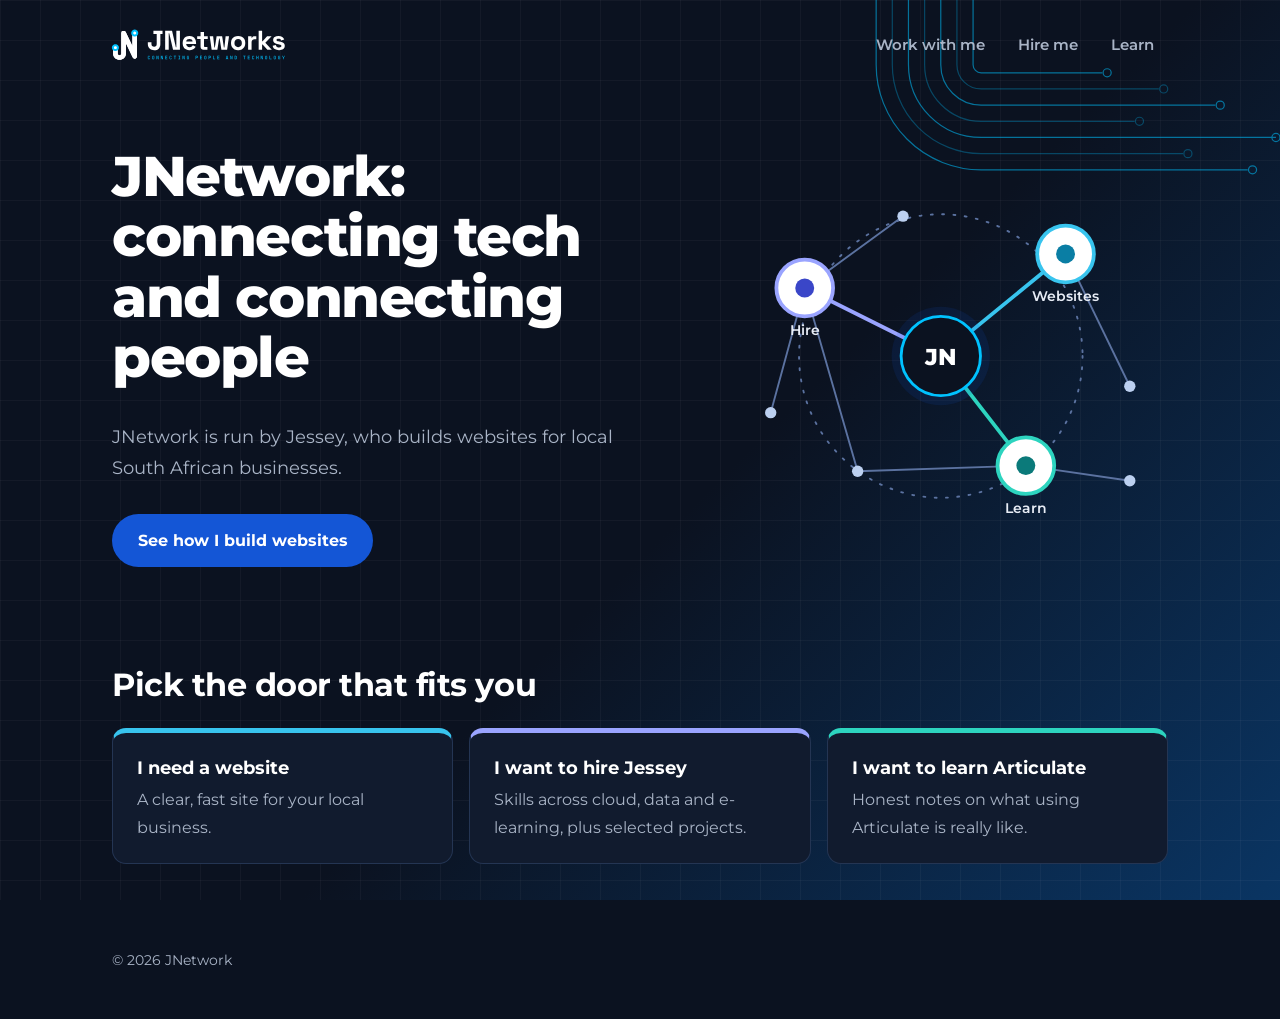
==== commit 98e373d6: "Add JNetworks logo and favicon Header now shows the primary logo (dark version) taken from the Corpo" ====
--- a/index.html
+++ b/index.html
@@ -3,6 +3,8 @@
 <head>
   <meta charset="utf-8">
   <meta name="viewport" content="width=device-width, initial-scale=1">
+  <link rel="icon" href="assets/img/favicon.svg" type="image/svg+xml">
+  <meta name="theme-color" content="#0b1220">
   <title>JNetwork | Hub</title>
   <meta name="description" content="JNetwork: connecting tech and connecting people. Websites for local South African businesses, plus cloud, data and e-learning work.">
   <link rel="preconnect" href="https://fonts.googleapis.com">
--- a/assets/css/base.css
+++ b/assets/css/base.css
@@ -37,10 +37,8 @@
 /* ---------- header ---------- */
 #site-header{display:flex;flex-wrap:wrap;gap:.75rem 1.5rem;align-items:center;justify-content:space-between;
   max-width:var(--maxw);margin:0 auto;padding:1.1rem var(--space)}
-.brand{display:inline-flex;align-items:center;gap:.6rem;font-weight:800;font-size:1.15rem;letter-spacing:-.02em;
-  text-decoration:none;color:var(--c-ink-deep)}
-.brand::before{content:"";width:.8rem;height:.8rem;border-radius:50%;background:var(--c-primary);
-  box-shadow:0 0 0 4px var(--c-surface),0 0 0 5px var(--c-border)}
+.brand{display:inline-flex;align-items:center;text-decoration:none;color:var(--c-ink-deep)}
+.brand img{display:block;height:3.4rem;width:auto;max-width:100%;margin-left:-.6rem}
 .nav{display:flex;gap:.25rem;flex-wrap:wrap}
 .nav a{padding:.45rem .9rem;border-radius:999px;text-decoration:none;color:var(--c-muted);font-weight:600;font-size:.95rem}
 .nav a:hover{background:var(--c-surface);color:var(--c-ink-deep)}
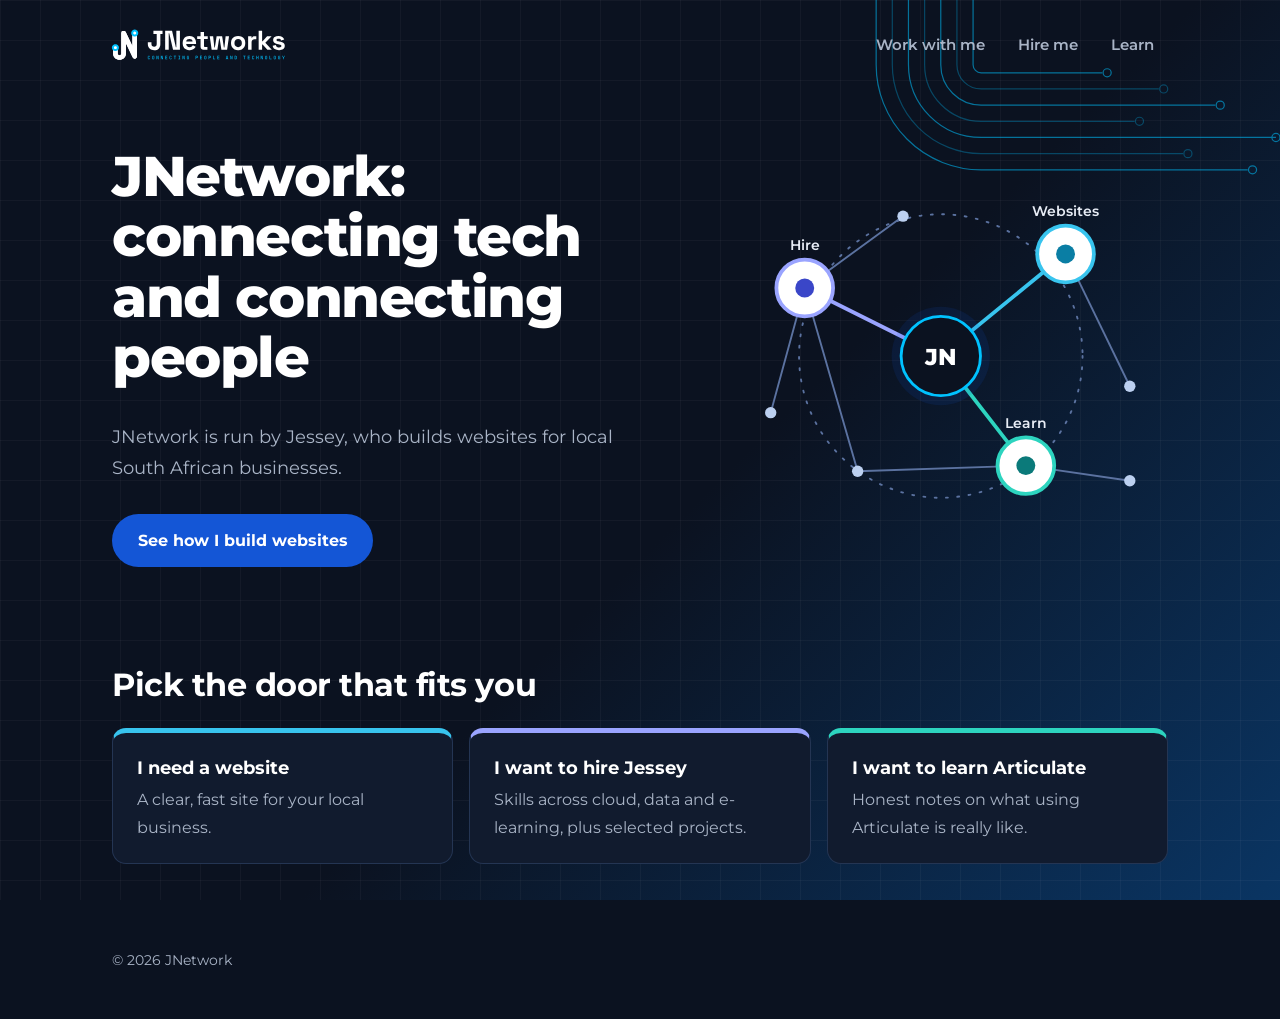
==== commit 0f6b7270: "Move homepage node labels above their circles Co-Authored-By: Claude Sonnet 5.5 <noreply@anthropic.c" ====
--- a/index.html
+++ b/index.html
@@ -44,7 +44,7 @@
         <circle cx="240" cy="200" r="42" fill="#0b1220" stroke="#00c2ff" stroke-width="3"/>
         <text x="240" y="209" text-anchor="middle" font-size="24" font-weight="800" fill="#ffffff" font-family="Montserrat,system-ui,sans-serif">JN</text>
         <g font-family="Montserrat,system-ui,sans-serif" font-size="15" font-weight="600" fill="#e8edf6" text-anchor="middle">
-          <text x="372" y="142">Websites</text><text x="96" y="178">Hire</text><text x="330" y="366">Learn</text>
+          <text x="372" y="52">Websites</text><text x="96" y="88">Hire</text><text x="330" y="276">Learn</text>
         </g>
       </svg>
     </section>
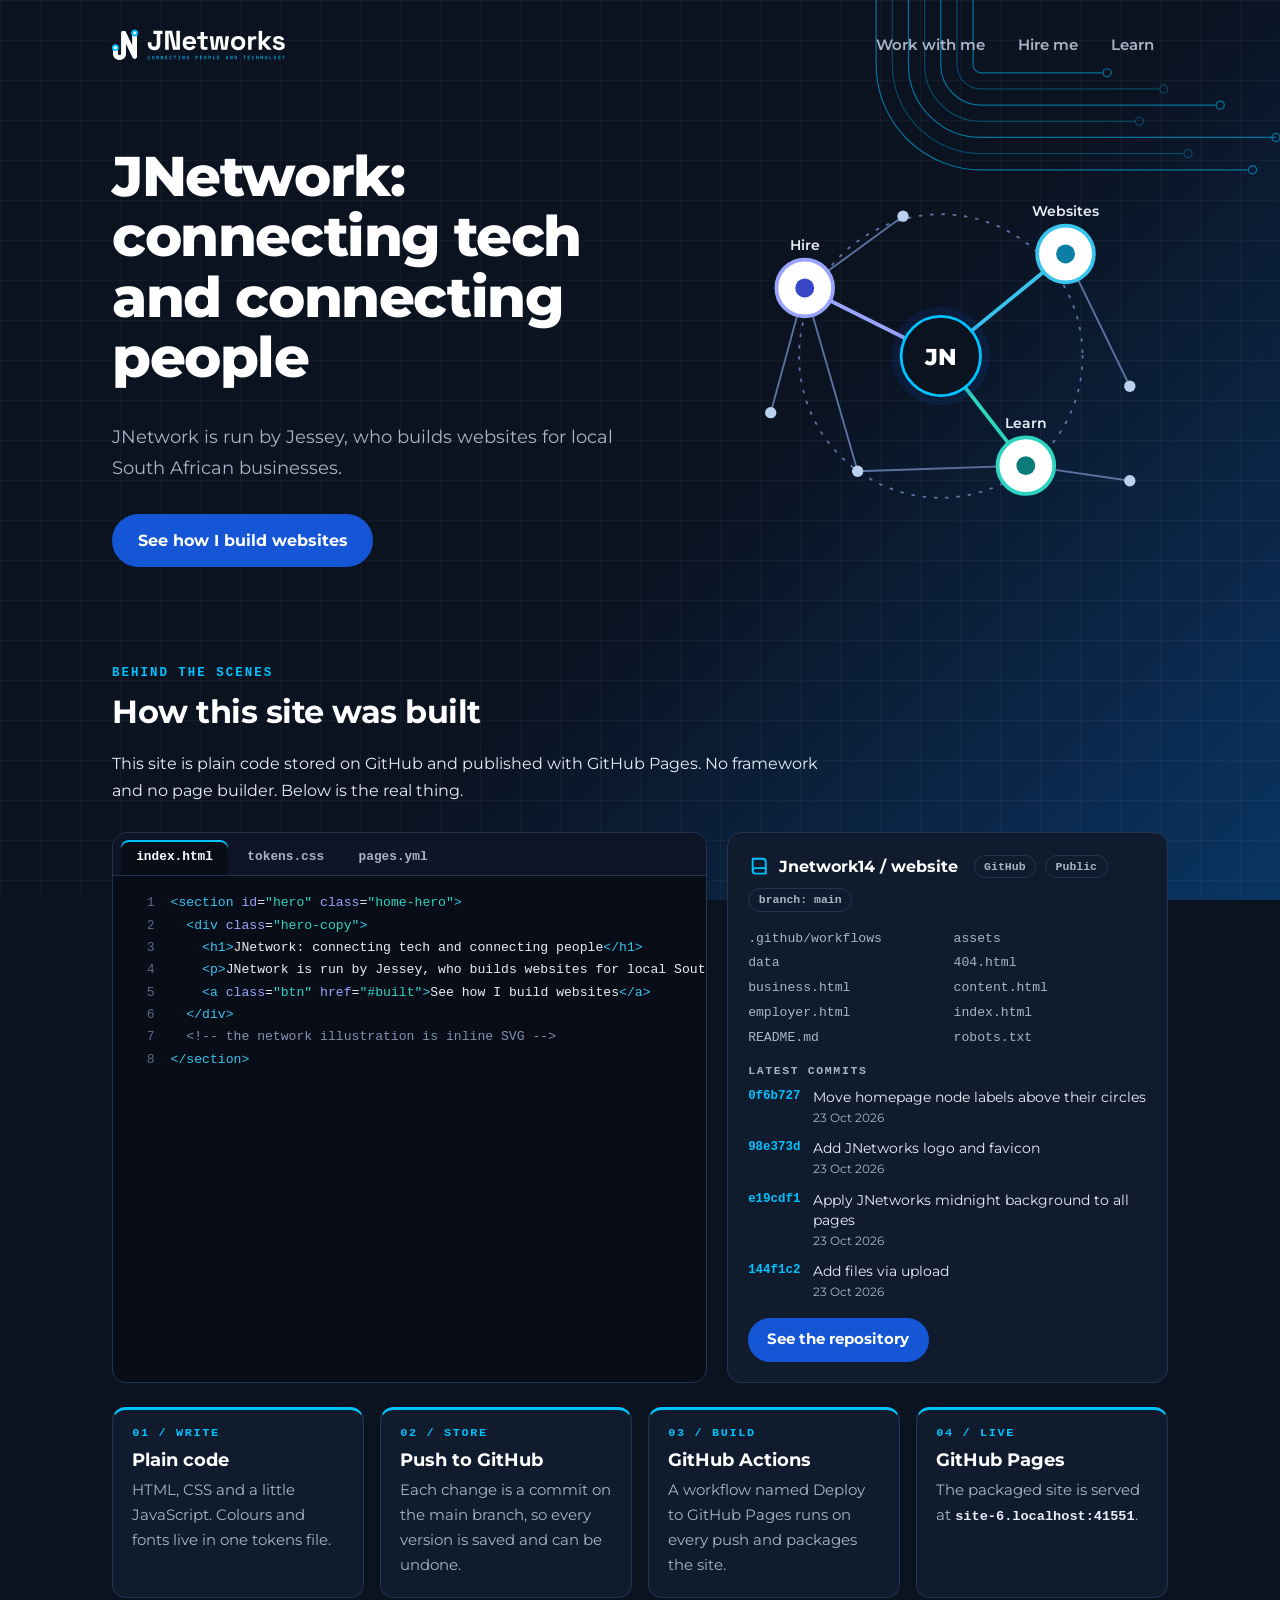
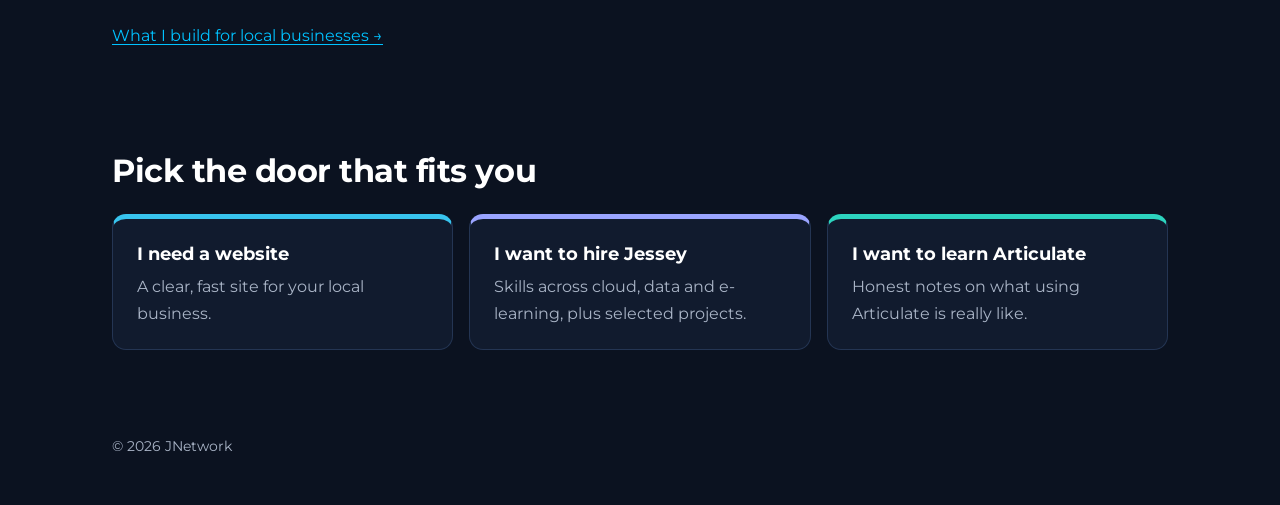
==== commit 3bc36e40: "Add "How this site was built" section to the homepage Editor window with tabs for index.html, tokens" ====
--- a/index.html
+++ b/index.html
@@ -21,7 +21,7 @@
       <div class="hero-copy">
         <h1>JNetwork: connecting tech and connecting people</h1>
         <p>JNetwork is run by Jessey, who builds websites for local South African businesses.</p>
-        <a class="btn" href="business.html" data-track="cta-home-hero">See how I build websites</a>
+        <a class="btn" href="#built" data-track="cta-home-hero">See how I build websites</a>
       </div>
       <svg class="hero-art" viewBox="0 0 480 400" aria-hidden="true" focusable="false">
         <g class="faint" fill="none" stroke="#5b72a0" stroke-width="2" stroke-linecap="round">
@@ -48,6 +48,45 @@
         </g>
       </svg>
     </section>
+    <section id="built" class="built" aria-labelledby="built-title">
+      <div class="built-head">
+        <p class="built-eyebrow">Behind the scenes</p>
+        <h2 id="built-title">How this site was built</h2>
+        <p>This site is plain code stored on GitHub and published with GitHub Pages. No framework and no page builder. Below is the real thing.</p>
+      </div>
+      <div class="built-grid">
+        <div class="win" role="group" aria-label="Code from this site">
+          <div class="win-bar" role="tablist" aria-label="Files">
+            <button class="tab" role="tab" id="tab-html" aria-controls="panel-html" aria-selected="true">index.html</button>
+            <button class="tab" role="tab" id="tab-css" aria-controls="panel-css" aria-selected="false" tabindex="-1">tokens.css</button>
+            <button class="tab" role="tab" id="tab-yml" aria-controls="panel-yml" aria-selected="false" tabindex="-1">pages.yml</button>
+          </div>
+          <div role="tabpanel" id="panel-html" aria-labelledby="tab-html" tabindex="0"><pre><code><span class="l"><span class="t">&lt;section</span> <span class="a">id</span>=<span class="s">"hero"</span> <span class="a">class</span>=<span class="s">"home-hero"</span><span class="t">&gt;</span></span><span class="l">  <span class="t">&lt;div</span> <span class="a">class</span>=<span class="s">"hero-copy"</span><span class="t">&gt;</span></span><span class="l">    <span class="t">&lt;h1&gt;</span>JNetwork: connecting tech and connecting people<span class="t">&lt;/h1&gt;</span></span><span class="l">    <span class="t">&lt;p&gt;</span>JNetwork is run by Jessey, who builds websites for local South African businesses.<span class="t">&lt;/p&gt;</span></span><span class="l">    <span class="t">&lt;a</span> <span class="a">class</span>=<span class="s">"btn"</span> <span class="a">href</span>=<span class="s">"#built"</span><span class="t">&gt;</span>See how I build websites<span class="t">&lt;/a&gt;</span></span><span class="l">  <span class="t">&lt;/div&gt;</span></span><span class="l">  <span class="c">&lt;!-- the network illustration is inline SVG --&gt;</span></span><span class="l"><span class="t">&lt;/section&gt;</span></span></code></pre></div>
+          <div role="tabpanel" id="panel-css" aria-labelledby="tab-css" tabindex="0" hidden><pre><code><span class="l"><span class="t">:root</span> {</span><span class="l">  <span class="a">--c-bg</span>: <span class="s">#0b1220</span>;</span><span class="l">  <span class="a">--c-surface</span>: <span class="s">#111b2e</span>;</span><span class="l">  <span class="a">--c-text</span>: <span class="s">#e8edf6</span>;</span><span class="l">  <span class="a">--c-primary</span>: <span class="s">#1456d6</span>;</span><span class="l">  <span class="a">--c-accent-business</span>: <span class="s">#0a7ea4</span>;</span><span class="l">  <span class="a">--c-accent-employer</span>: <span class="s">#3a46c8</span>;</span><span class="l">  <span class="a">--c-accent-content</span>: <span class="s">#0b7a7a</span>;</span><span class="l">  <span class="c">/* …more tokens… */</span></span><span class="l">  <span class="a">--font-body</span>: <span class="s">"Montserrat", "Segoe UI", system-ui, -apple-system, Roboto, sans-serif</span>;</span><span class="l">}</span></code></pre></div>
+          <div role="tabpanel" id="panel-yml" aria-labelledby="tab-yml" tabindex="0" hidden><pre><code><span class="l"><span class="t">name:</span> <span class="s">Deploy to GitHub Pages</span></span><span class="l"><span class="t">on:</span></span><span class="l">  <span class="t">push:</span></span><span class="l">    <span class="t">branches:</span> <span class="s">[main]</span></span><span class="l">  <span class="t">workflow_dispatch:</span></span><span class="l"><span class="c"># permissions and concurrency omitted here</span></span><span class="l"><span class="t">jobs:</span></span><span class="l">  <span class="t">deploy:</span></span><span class="l">    <span class="t">runs-on:</span> <span class="s">ubuntu-latest</span></span><span class="l">    <span class="t">steps:</span></span><span class="l">      - <span class="t">uses:</span> <span class="s">actions/checkout@v4</span></span><span class="l">      - <span class="t">uses:</span> <span class="s">actions/configure-pages@v5</span></span><span class="l">      - <span class="t">uses:</span> <span class="s">actions/upload-pages-artifact@v3</span></span><span class="l">        <span class="t">with:</span></span><span class="l">          <span class="t">path:</span> <span class="s">.</span></span><span class="l">      - <span class="t">id:</span> <span class="s">deployment</span></span><span class="l">        <span class="t">uses:</span> <span class="s">actions/deploy-pages@v4</span></span></code></pre></div>
+        </div>
+        <aside class="repo" aria-label="GitHub repository">
+          <div class="repo-top">
+            <svg class="repo-icon" viewBox="0 0 24 24" aria-hidden="true" focusable="false"><path d="M5 4h11a3 3 0 0 1 3 3v13H8a3 3 0 0 1-3-3V4z"/><path d="M5 17a3 3 0 0 1 3-3h11"/></svg>
+            <p class="repo-name">Jnetwork14 / website</p>
+            <span class="badge">GitHub</span><span class="badge">Public</span><span class="badge">branch: main</span>
+          </div>
+          <ul class="files" aria-label="Files in the repository"><li>.github/workflows</li><li>assets</li><li>data</li><li>404.html</li><li>business.html</li><li>content.html</li><li>employer.html</li><li>index.html</li><li>README.md</li><li>robots.txt</li></ul>
+          <div>
+            <h3 class="mini">Latest commits</h3>
+            <ul class="commits" id="commits"><li><span class="sha">0f6b727</span><span class="msg">Move homepage node labels above their circles</span><time datetime="2026-10-23">23 Oct 2026</time></li><li><span class="sha">98e373d</span><span class="msg">Add JNetworks logo and favicon</span><time datetime="2026-10-23">23 Oct 2026</time></li><li><span class="sha">e19cdf1</span><span class="msg">Apply JNetworks midnight background to all pages</span><time datetime="2026-10-23">23 Oct 2026</time></li><li><span class="sha">144f1c2</span><span class="msg">Add files via upload</span><time datetime="2026-10-23">23 Oct 2026</time></li></ul>
+          </div>
+          <a class="btn btn-sm" href="https://github.com/Jnetwork14/website" target="_blank" rel="noopener" data-track="cta-built-repo">See the repository</a>
+        </aside>
+      </div>
+      <ol class="flow" aria-label="How a change goes live">
+        <li><span class="no">01 / Write</span><h3>Plain code</h3><p>HTML, CSS and a little JavaScript. Colours and fonts live in one tokens file.</p></li>
+        <li><span class="no">02 / Store</span><h3>Push to GitHub</h3><p>Each change is a commit on the main branch, so every version is saved and can be undone.</p></li>
+        <li><span class="no">03 / Build</span><h3>GitHub Actions</h3><p>A workflow named Deploy to GitHub Pages runs on every push and packages the site.</p></li>
+        <li><span class="no">04 / Live</span><h3>GitHub Pages</h3><p>The packaged site is served at <code id="live-address">jnetwork14.github.io/website</code>.</p></li>
+      </ol>
+      <p class="built-more"><a href="business.html" data-track="built-to-business">What I build for local businesses →</a></p>
+    </section>
     <section id="doors">
       <h2>Pick the door that fits you</h2>
       <ul class="tiles">
@@ -63,5 +102,6 @@
   <footer id="site-footer"></footer>
   <script src="assets/js/config.js"></script>
   <script src="assets/js/site.js"></script>
+  <script src="assets/js/built.js" defer></script>
 </body>
 </html>
--- a/assets/css/base.css
+++ b/assets/css/base.css
@@ -124,3 +124,42 @@
 
 /* Make the hidden attribute win over component display rules (e.g. the CV button when the file is missing) */
 [hidden]{display:none !important}
+
+/* ---------- homepage: "how this site was built" ---------- */
+@media (prefers-reduced-motion:no-preference){html{scroll-behavior:smooth}}
+.built{scroll-margin-top:1rem}
+.built-head{max-width:46rem}
+.built-eyebrow{font:600 .78rem/1 ui-monospace,SFMono-Regular,Menlo,Consolas,monospace;letter-spacing:.16em;text-transform:uppercase;color:var(--c-link);margin:0 0 .9rem}
+.built-grid{display:grid;gap:1.25rem;margin-top:1.75rem;grid-template-columns:minmax(0,1fr)}
+@media (min-width:60rem){.built-grid{grid-template-columns:minmax(0,1.35fr) minmax(0,1fr);align-items:stretch}}
+.win{background:#080d18;border:1px solid var(--c-border);border-radius:var(--radius);overflow:hidden;min-width:0;display:flex;flex-direction:column}
+.win>[role=tabpanel]{flex:1;display:flex;min-width:0}
+.win>[role=tabpanel] pre{flex:1;min-width:0;max-height:none}
+.win-bar{display:flex;gap:.25rem;padding:.45rem .5rem 0;background:#0d1526;border-bottom:1px solid var(--c-border);overflow-x:auto}
+.tab{font:600 .8rem/1 ui-monospace,SFMono-Regular,Menlo,Consolas,monospace;color:var(--c-muted);background:none;border:0;padding:.7rem .95rem;border-radius:8px 8px 0 0;cursor:pointer;white-space:nowrap}
+.tab:hover{color:#fff}
+.tab[aria-selected=true]{color:#fff;background:#080d18;box-shadow:inset 0 2px 0 var(--c-link)}
+.win pre{margin:0;padding:1rem 0;overflow:auto;max-height:21rem;font:400 .82rem/1.7 ui-monospace,SFMono-Regular,Menlo,Consolas,monospace;color:var(--c-text)}
+.win code{display:block;counter-reset:ln;min-width:max-content;font:inherit}
+.l{display:block;padding-right:1.1rem;white-space:pre}
+.l::before{counter-increment:ln;content:counter(ln);display:inline-block;width:2.6rem;margin-right:1rem;text-align:right;color:#5b6b88}
+.t{color:#38c4ee}.a{color:#9aa4ff}.s{color:#2dd4bf}.c{color:#8392ae}
+.repo{background:var(--c-surface);border:1px solid var(--c-border);border-radius:var(--radius);padding:1.25rem;display:grid;gap:1.1rem;min-width:0}
+.repo-top{display:flex;flex-wrap:wrap;align-items:center;gap:.5rem .55rem}
+.repo-icon{width:1.4rem;height:1.4rem;fill:none;stroke:var(--c-link);stroke-width:2;stroke-linecap:round;stroke-linejoin:round}
+.repo-name{margin:0 .4rem 0 0;font-weight:700;color:var(--c-ink-deep)}
+.badge{font:600 .72rem/1 ui-monospace,SFMono-Regular,Menlo,Consolas,monospace;padding:.32rem .6rem;border:1px solid var(--c-border);border-radius:999px;color:var(--c-muted)}
+.files{list-style:none;margin:0;padding:0;display:grid;grid-template-columns:repeat(2,minmax(0,1fr));gap:.4rem .75rem;font:400 .82rem/1.4 ui-monospace,SFMono-Regular,Menlo,Consolas,monospace;color:var(--c-muted)}
+.mini{font:600 .72rem/1 ui-monospace,SFMono-Regular,Menlo,Consolas,monospace;letter-spacing:.14em;text-transform:uppercase;color:var(--c-muted);margin:0 0 .7rem}
+.commits{list-style:none;margin:0;padding:0;display:grid;gap:.75rem}
+.commits li{display:grid;grid-template-columns:auto minmax(0,1fr);gap:.1rem .75rem;font-size:.9rem;line-height:1.4}
+.sha{font:600 .78rem/1.6 ui-monospace,SFMono-Regular,Menlo,Consolas,monospace;color:var(--c-link)}
+.commits time{grid-column:2;color:var(--c-muted);font-size:.78rem}
+.btn-sm{justify-self:start;padding:.6rem 1.2rem;font-size:.92rem}
+.flow{list-style:none;padding:0;margin:1.5rem 0 0;display:grid;gap:1rem;grid-template-columns:repeat(auto-fit,minmax(13rem,1fr))}
+.flow li{padding:1.1rem 1.2rem 1.2rem;border:1px solid var(--c-border);border-top:3px solid var(--c-link);border-radius:var(--radius);background:var(--c-surface);min-width:0}
+.flow .no{display:block;font:600 .74rem/1 ui-monospace,SFMono-Regular,Menlo,Consolas,monospace;letter-spacing:.14em;text-transform:uppercase;color:var(--c-link);margin-bottom:.6rem}
+.flow h3{margin:0 0 .35rem}
+.flow p{margin:0;color:var(--c-muted);font-size:.92rem}
+.flow code{font:600 .85rem ui-monospace,SFMono-Regular,Menlo,Consolas,monospace;color:var(--c-text);overflow-wrap:anywhere}
+.built-more{margin:1.5rem 0 0}
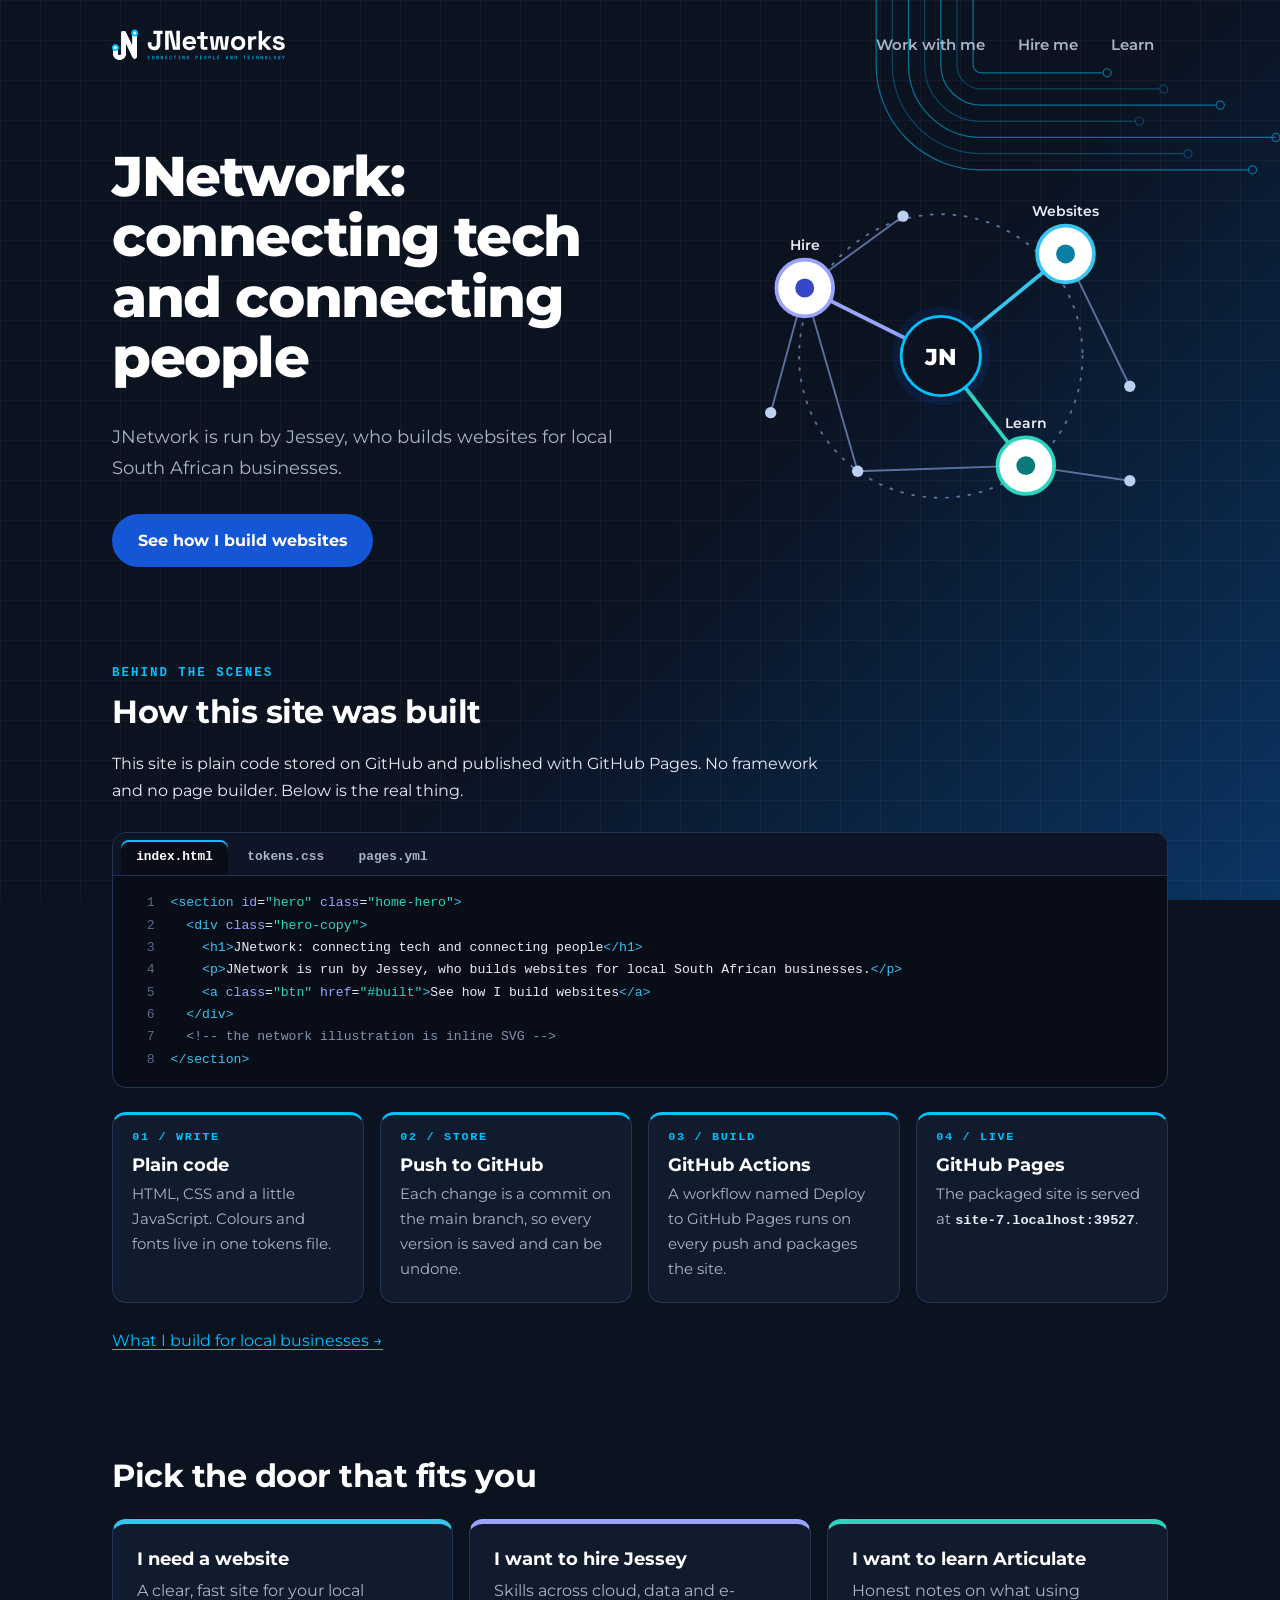
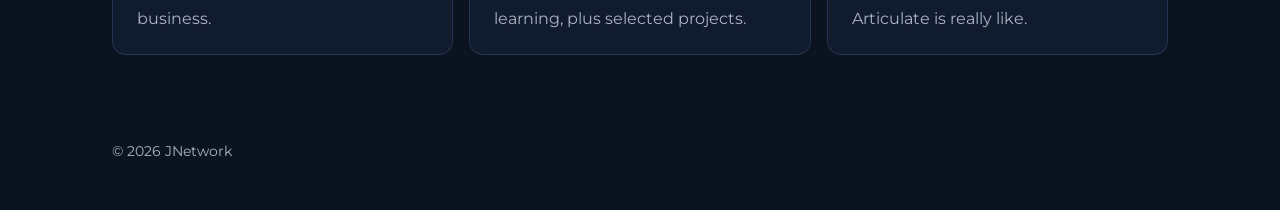
==== commit 41da4704: "Remove repository card from homepage Keep the code window in the "How this site was built" section, " ====
--- a/index.html
+++ b/index.html
@@ -65,19 +65,6 @@
           <div role="tabpanel" id="panel-css" aria-labelledby="tab-css" tabindex="0" hidden><pre><code><span class="l"><span class="t">:root</span> {</span><span class="l">  <span class="a">--c-bg</span>: <span class="s">#0b1220</span>;</span><span class="l">  <span class="a">--c-surface</span>: <span class="s">#111b2e</span>;</span><span class="l">  <span class="a">--c-text</span>: <span class="s">#e8edf6</span>;</span><span class="l">  <span class="a">--c-primary</span>: <span class="s">#1456d6</span>;</span><span class="l">  <span class="a">--c-accent-business</span>: <span class="s">#0a7ea4</span>;</span><span class="l">  <span class="a">--c-accent-employer</span>: <span class="s">#3a46c8</span>;</span><span class="l">  <span class="a">--c-accent-content</span>: <span class="s">#0b7a7a</span>;</span><span class="l">  <span class="c">/* …more tokens… */</span></span><span class="l">  <span class="a">--font-body</span>: <span class="s">"Montserrat", "Segoe UI", system-ui, -apple-system, Roboto, sans-serif</span>;</span><span class="l">}</span></code></pre></div>
           <div role="tabpanel" id="panel-yml" aria-labelledby="tab-yml" tabindex="0" hidden><pre><code><span class="l"><span class="t">name:</span> <span class="s">Deploy to GitHub Pages</span></span><span class="l"><span class="t">on:</span></span><span class="l">  <span class="t">push:</span></span><span class="l">    <span class="t">branches:</span> <span class="s">[main]</span></span><span class="l">  <span class="t">workflow_dispatch:</span></span><span class="l"><span class="c"># permissions and concurrency omitted here</span></span><span class="l"><span class="t">jobs:</span></span><span class="l">  <span class="t">deploy:</span></span><span class="l">    <span class="t">runs-on:</span> <span class="s">ubuntu-latest</span></span><span class="l">    <span class="t">steps:</span></span><span class="l">      - <span class="t">uses:</span> <span class="s">actions/checkout@v4</span></span><span class="l">      - <span class="t">uses:</span> <span class="s">actions/configure-pages@v5</span></span><span class="l">      - <span class="t">uses:</span> <span class="s">actions/upload-pages-artifact@v3</span></span><span class="l">        <span class="t">with:</span></span><span class="l">          <span class="t">path:</span> <span class="s">.</span></span><span class="l">      - <span class="t">id:</span> <span class="s">deployment</span></span><span class="l">        <span class="t">uses:</span> <span class="s">actions/deploy-pages@v4</span></span></code></pre></div>
         </div>
-        <aside class="repo" aria-label="GitHub repository">
-          <div class="repo-top">
-            <svg class="repo-icon" viewBox="0 0 24 24" aria-hidden="true" focusable="false"><path d="M5 4h11a3 3 0 0 1 3 3v13H8a3 3 0 0 1-3-3V4z"/><path d="M5 17a3 3 0 0 1 3-3h11"/></svg>
-            <p class="repo-name">Jnetwork14 / website</p>
-            <span class="badge">GitHub</span><span class="badge">Public</span><span class="badge">branch: main</span>
-          </div>
-          <ul class="files" aria-label="Files in the repository"><li>.github/workflows</li><li>assets</li><li>data</li><li>404.html</li><li>business.html</li><li>content.html</li><li>employer.html</li><li>index.html</li><li>README.md</li><li>robots.txt</li></ul>
-          <div>
-            <h3 class="mini">Latest commits</h3>
-            <ul class="commits" id="commits"><li><span class="sha">0f6b727</span><span class="msg">Move homepage node labels above their circles</span><time datetime="2026-10-23">23 Oct 2026</time></li><li><span class="sha">98e373d</span><span class="msg">Add JNetworks logo and favicon</span><time datetime="2026-10-23">23 Oct 2026</time></li><li><span class="sha">e19cdf1</span><span class="msg">Apply JNetworks midnight background to all pages</span><time datetime="2026-10-23">23 Oct 2026</time></li><li><span class="sha">144f1c2</span><span class="msg">Add files via upload</span><time datetime="2026-10-23">23 Oct 2026</time></li></ul>
-          </div>
-          <a class="btn btn-sm" href="https://github.com/Jnetwork14/website" target="_blank" rel="noopener" data-track="cta-built-repo">See the repository</a>
-        </aside>
       </div>
       <ol class="flow" aria-label="How a change goes live">
         <li><span class="no">01 / Write</span><h3>Plain code</h3><p>HTML, CSS and a little JavaScript. Colours and fonts live in one tokens file.</p></li>
--- a/assets/css/base.css
+++ b/assets/css/base.css
@@ -131,7 +131,6 @@
 .built-head{max-width:46rem}
 .built-eyebrow{font:600 .78rem/1 ui-monospace,SFMono-Regular,Menlo,Consolas,monospace;letter-spacing:.16em;text-transform:uppercase;color:var(--c-link);margin:0 0 .9rem}
 .built-grid{display:grid;gap:1.25rem;margin-top:1.75rem;grid-template-columns:minmax(0,1fr)}
-@media (min-width:60rem){.built-grid{grid-template-columns:minmax(0,1.35fr) minmax(0,1fr);align-items:stretch}}
 .win{background:#080d18;border:1px solid var(--c-border);border-radius:var(--radius);overflow:hidden;min-width:0;display:flex;flex-direction:column}
 .win>[role=tabpanel]{flex:1;display:flex;min-width:0}
 .win>[role=tabpanel] pre{flex:1;min-width:0;max-height:none}
@@ -144,18 +143,6 @@
 .l{display:block;padding-right:1.1rem;white-space:pre}
 .l::before{counter-increment:ln;content:counter(ln);display:inline-block;width:2.6rem;margin-right:1rem;text-align:right;color:#5b6b88}
 .t{color:#38c4ee}.a{color:#9aa4ff}.s{color:#2dd4bf}.c{color:#8392ae}
-.repo{background:var(--c-surface);border:1px solid var(--c-border);border-radius:var(--radius);padding:1.25rem;display:grid;gap:1.1rem;min-width:0}
-.repo-top{display:flex;flex-wrap:wrap;align-items:center;gap:.5rem .55rem}
-.repo-icon{width:1.4rem;height:1.4rem;fill:none;stroke:var(--c-link);stroke-width:2;stroke-linecap:round;stroke-linejoin:round}
-.repo-name{margin:0 .4rem 0 0;font-weight:700;color:var(--c-ink-deep)}
-.badge{font:600 .72rem/1 ui-monospace,SFMono-Regular,Menlo,Consolas,monospace;padding:.32rem .6rem;border:1px solid var(--c-border);border-radius:999px;color:var(--c-muted)}
-.files{list-style:none;margin:0;padding:0;display:grid;grid-template-columns:repeat(2,minmax(0,1fr));gap:.4rem .75rem;font:400 .82rem/1.4 ui-monospace,SFMono-Regular,Menlo,Consolas,monospace;color:var(--c-muted)}
-.mini{font:600 .72rem/1 ui-monospace,SFMono-Regular,Menlo,Consolas,monospace;letter-spacing:.14em;text-transform:uppercase;color:var(--c-muted);margin:0 0 .7rem}
-.commits{list-style:none;margin:0;padding:0;display:grid;gap:.75rem}
-.commits li{display:grid;grid-template-columns:auto minmax(0,1fr);gap:.1rem .75rem;font-size:.9rem;line-height:1.4}
-.sha{font:600 .78rem/1.6 ui-monospace,SFMono-Regular,Menlo,Consolas,monospace;color:var(--c-link)}
-.commits time{grid-column:2;color:var(--c-muted);font-size:.78rem}
-.btn-sm{justify-self:start;padding:.6rem 1.2rem;font-size:.92rem}
 .flow{list-style:none;padding:0;margin:1.5rem 0 0;display:grid;gap:1rem;grid-template-columns:repeat(auto-fit,minmax(13rem,1fr))}
 .flow li{padding:1.1rem 1.2rem 1.2rem;border:1px solid var(--c-border);border-top:3px solid var(--c-link);border-radius:var(--radius);background:var(--c-surface);min-width:0}
 .flow .no{display:block;font:600 .74rem/1 ui-monospace,SFMono-Regular,Menlo,Consolas,monospace;letter-spacing:.14em;text-transform:uppercase;color:var(--c-link);margin-bottom:.6rem}
